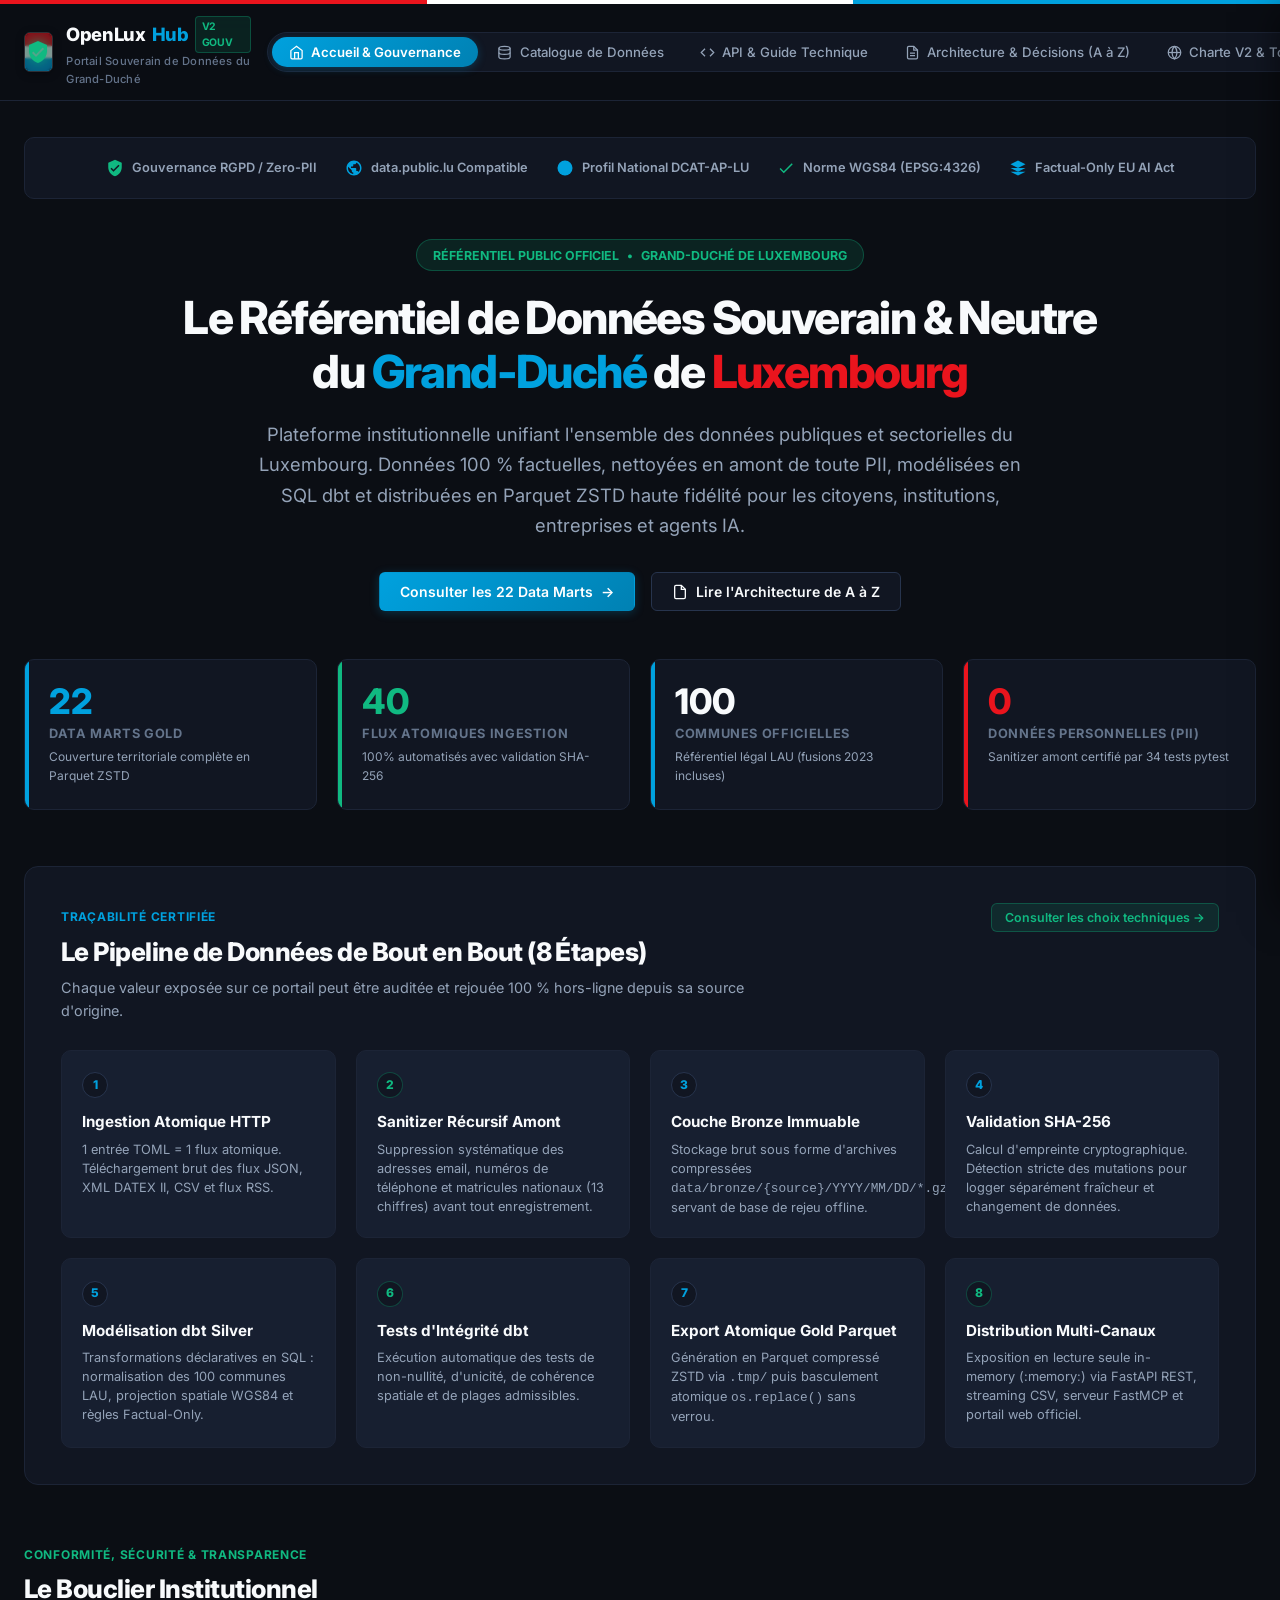
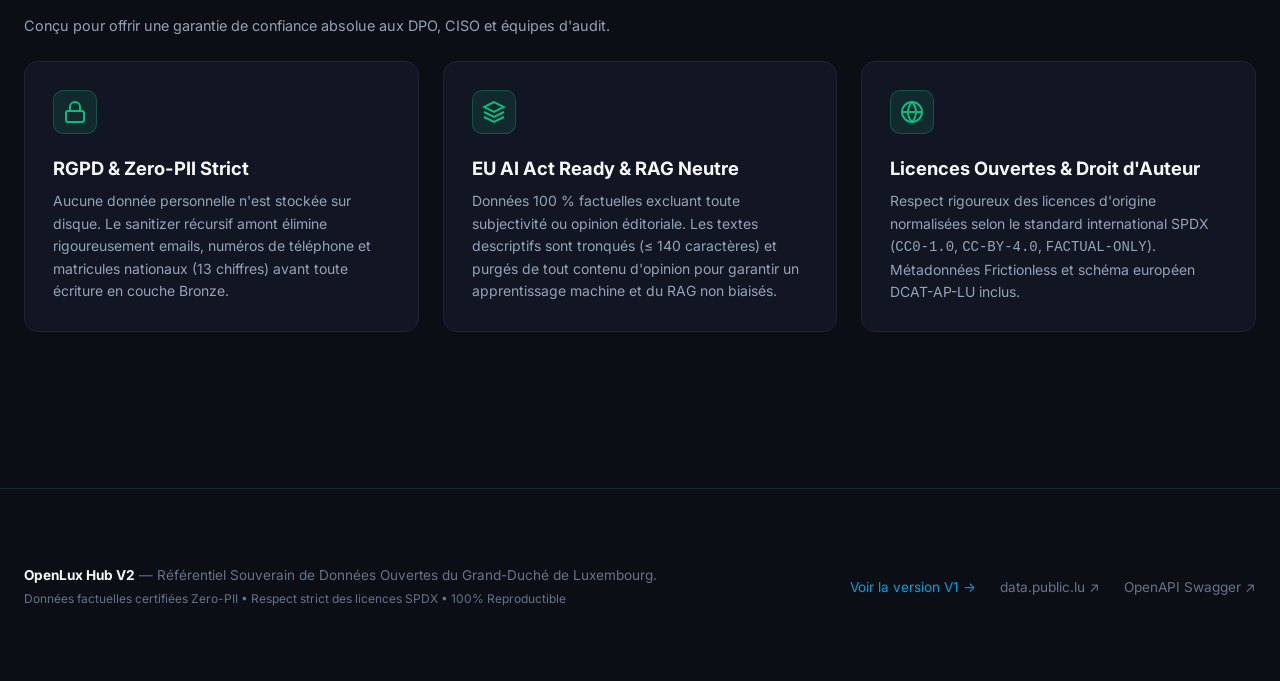
==== web_v2/index.html @ fee30fdf "feat(housing): refonte totale du domaine gold_housing avec donnees 100% reelles - Observatoire de l'" ====
<!DOCTYPE html>
<html lang="fr" data-theme="dark">
<head>
  <meta charset="UTF-8">
  <meta name="viewport" content="width=device-width, initial-scale=1.0">
  <title>OpenLux Hub V2 — Référentiel Souverain de Données du Luxembourg</title>
  <meta name="description" content="Plateforme institutionnelle souveraine de données ouvertes pour le Grand-Duché de Luxembourg. 22 Data Marts Gold, Zero-PII, Factual-Only.">
  <link rel="stylesheet" href="css/style.css">
  <link rel="preconnect" href="https://fonts.googleapis.com">
  <link rel="preconnect" href="https://fonts.gstatic.com" crossorigin>
  <link href="https://fonts.googleapis.com/css2?family=Inter:wght@400;500;600;700;800&family=JetBrains+Mono:wght@400;500;600&display=swap" rel="stylesheet">
</head>
<body>

  <!-- BANNIÈRE TRICOLORE LUXEMBOURG -->
  <div class="lux-stripe-top">
    <div class="lux-stripe-red"></div>
    <div class="lux-stripe-white"></div>
    <div class="lux-stripe-blue"></div>
  </div>

  <!-- HEADER INSTITUTIONNEL -->
  <header class="header">
    <div class="header-container">
      <div class="logo-area" onclick="document.querySelector('.nav-tab[data-view=accueil]').click()">
        <!-- Drapeau du Luxembourg avec Bouclier Vert de Gouvernance -->
        <div class="logo-badge-emblem" title="Drapeau officiel du Luxembourg surmonté du bouclier de gouvernance">
          <div class="flag-stripe flag-red"></div>
          <div class="flag-stripe flag-white"></div>
          <div class="flag-stripe flag-blue"></div>
          <div class="gov-shield-overlay">
            <svg viewBox="0 0 24 24">
              <path d="M12 1L3 5v6c0 5.55 3.84 10.74 9 12 5.16-1.26 9-6.45 9-12V5l-9-4zm-2 16l-4-4 1.41-1.41L10 14.17l6.59-6.59L18 9l-8 8z"/>
            </svg>
          </div>
        </div>
        <div class="logo-title-group">
          <div class="logo-main-title">
            <span>OpenLux</span>
            <span style="color:var(--lux-blue)">Hub</span>
            <span class="badge-v2">V2 GOUV</span>
          </div>
          <span class="logo-subtitle">Portail Souverain de Données du Grand-Duché</span>
        </div>
      </div>

      <!-- Navigation par Onglets -->
      <nav class="nav-tabs">
        <button class="nav-tab active" data-view="accueil">
          <svg width="15" height="15" viewBox="0 0 24 24" fill="none" stroke="currentColor" stroke-width="2"><path d="M3 9l9-7 9 7v11a2 2 0 0 1-2 2H5a2 2 0 0 1-2-2z"/><polyline points="9 22 9 12 15 12 15 22"/></svg>
          Accueil & Gouvernance
        </button>
        <button class="nav-tab" data-view="donnees">
          <svg width="15" height="15" viewBox="0 0 24 24" fill="none" stroke="currentColor" stroke-width="2"><ellipse cx="12" cy="5" rx="9" ry="3"/><path d="M21 12c0 1.66-4 3-9 3s-9-1.34-9-3"/><path d="M3 5v14c0 1.66 4 3 9 3s9-1.34 9-3V5"/></svg>
          Catalogue de Données
        </button>
        <button class="nav-tab" data-view="api">
          <svg width="15" height="15" viewBox="0 0 24 24" fill="none" stroke="currentColor" stroke-width="2"><polyline points="16 18 22 12 16 6"/><polyline points="8 6 2 12 8 18"/></svg>
          API & Guide Technique
        </button>
        <button class="nav-tab" data-view="decisions">
          <svg width="15" height="15" viewBox="0 0 24 24" fill="none" stroke="currentColor" stroke-width="2"><path d="M14 2H6a2 2 0 0 0-2 2v16a2 2 0 0 0 2 2h12a2 2 0 0 0 2-2V8z"/><polyline points="14 2 14 8 20 8"/><line x1="16" y1="13" x2="8" y2="13"/><line x1="16" y1="17" x2="8" y2="17"/></svg>
          Architecture & Décisions (A à Z)
        </button>
        <button class="nav-tab" data-view="charte">
          <svg width="15" height="15" viewBox="0 0 24 24" fill="none" stroke="currentColor" stroke-width="2"><circle cx="12" cy="12" r="10"/><path d="M12 2a14.5 14.5 0 0 0 0 20 14.5 14.5 0 0 0 0-20"/><path d="M2 12h20"/></svg>
          Charte V2 & Tokens
        </button>
      </nav>

      <!-- Actions Header -->
      <div class="header-actions">
        <a href="/" class="btn-version-switcher" title="Comparer avec la version V1">
          <span>&larr; Voir V1</span>
        </a>
        <div id="headerStatusBadgeV2" style="font-size:0.75rem;display:flex;align-items:center;gap:0.4rem;padding:0.3rem 0.75rem;background:var(--gov-green-bg);border:1px solid var(--gov-green-border);border-radius:var(--radius-full);">
          <span style="width:8px;height:8px;border-radius:50%;background:var(--gov-green);display:inline-block;"></span>
          <span style="color:var(--gov-green);font-weight:700;">100% NOMINAL</span>
        </div>
        <button class="btn btn-icon" id="themeToggleBtnV2" title="Basculer le thème">
          <svg width="18" height="18" viewBox="0 0 24 24" fill="none" stroke="currentColor" stroke-width="2"><path d="M21 12.79A9 9 0 1 1 11.21 3 7 7 0 0 0 21 12.79z"></path></svg>
        </button>
      </div>
    </div>
  </header>

  <!-- CONTENEUR PRINCIPAL -->
  <main class="container">

    <!-- ================= VUE 1 : ACCUEIL & GOUVERNANCE ================= -->
    <section class="view-panel active" id="view-accueil">
      <!-- Bandeau Logothèque de Confiance & Standards -->
      <div class="trust-strip">
        <div class="trust-item gov">
          <svg viewBox="0 0 24 24"><path d="M12 1L3 5v6c0 5.55 3.84 10.74 9 12 5.16-1.26 9-6.45 9-12V5l-9-4zm-2 16l-4-4 1.41-1.41L10 14.17l6.59-6.59L18 9l-8 8z"/></svg>
          <span>Gouvernance RGPD / Zero-PII</span>
        </div>
        <div class="trust-item">
          <svg viewBox="0 0 24 24"><path d="M12 2C6.48 2 2 6.48 2 12s4.48 10 10 10 10-4.48 10-10S17.52 2 12 2zm-1 17.93c-3.95-.49-7-3.85-7-7.93 0-.62.08-1.21.21-1.79L9 15v1c0 1.1.9 2 2 2v1.93zm6.9-2.54c-.26-.81-1-1.39-1.9-1.39h-1v-3c0-.55-.45-1-1-1H8v-2h2c.55 0 1-.45 1-1V7h2c1.1 0 2-.9 2-2v-.41c2.93 1.19 5 4.06 5 7.41 0 2.08-.8 3.97-2.1 5.39z"/></svg>
          <span>data.public.lu Compatible</span>
        </div>
        <div class="trust-item">
          <svg viewBox="0 0 24 24"><circle cx="12" cy="12" r="10"/><line x1="2" y1="12" x2="22" y2="12"/><path d="M12 2a15.3 15.3 0 0 1 4 10 15.3 15.3 0 0 1-4 10 15.3 15.3 0 0 1-4-10 15.3 15.3 0 0 1 4-10z"/></svg>
          <span>Profil National DCAT-AP-LU</span>
        </div>
        <div class="trust-item gov">
          <svg viewBox="0 0 24 24"><path d="M9 16.17L4.83 12l-1.42 1.41L9 19 21 7l-1.41-1.41z"/></svg>
          <span>Norme WGS84 (EPSG:4326)</span>
        </div>
        <div class="trust-item">
          <svg viewBox="0 0 24 24"><polygon points="12 2 2 7 12 12 22 7 12 2"/><polyline points="2 17 12 22 22 17"/><polyline points="2 12 12 17 22 12"/></svg>
          <span>Factual-Only EU AI Act</span>
        </div>
      </div>

      <!-- Hero Institutionnel -->
      <div class="hero-v2">
        <div class="hero-v2-badge">
          <span>RÉFÉRENTIEL PUBLIC OFFICIEL</span> • <span>GRAND-DUCHÉ DE LUXEMBOURG</span>
        </div>
        <h1 class="hero-v2-title">
          Le Référentiel de Données Souverain & Neutre du <span class="text-lux-blue">Grand-Duché</span> de <span class="text-lux-red">Luxembourg</span>
        </h1>
        <p class="hero-v2-desc">
          Plateforme institutionnelle unifiant l'ensemble des données publiques et sectorielles du Luxembourg. Données 100 % factuelles, nettoyées en amont de toute PII, modélisées en SQL dbt et distribuées en Parquet ZSTD haute fidélité pour les citoyens, institutions, entreprises et agents IA.
        </p>
        <div style="display:flex;justify-content:center;gap:1rem;flex-wrap:wrap;">
          <button class="btn btn-primary" onclick="document.querySelector('.nav-tab[data-view=donnees]').click()">
            <span>Consulter les 22 Data Marts</span>
            <span>&rarr;</span>
          </button>
          <button class="btn btn-secondary" onclick="document.querySelector('.nav-tab[data-view=decisions]').click()">
            <svg width="16" height="16" viewBox="0 0 24 24" fill="none" stroke="currentColor" stroke-width="2"><path d="M14 2H6a2 2 0 0 0-2 2v16a2 2 0 0 0 2 2h12a2 2 0 0 0 2-2V8z"/><polyline points="14 2 14 8 20 8"/></svg>
            <span>Lire l'Architecture de A à Z</span>
          </button>
        </div>
      </div>

      <!-- Chiffres Clés Institutionnels -->
      <div class="stats-grid-v2">
        <div class="stat-card-v2">
          <div class="stat-num-v2" style="color:var(--lux-blue)">22</div>
          <div class="stat-lbl-v2">Data Marts Gold</div>
          <div class="stat-detail-v2">Couverture territoriale complète en Parquet ZSTD</div>
        </div>
        <div class="stat-card-v2 gov">
          <div class="stat-num-v2" style="color:var(--gov-green)">40</div>
          <div class="stat-lbl-v2">Flux Atomiques Ingestion</div>
          <div class="stat-detail-v2">100% automatisés avec validation SHA-256</div>
        </div>
        <div class="stat-card-v2">
          <div class="stat-num-v2">100</div>
          <div class="stat-lbl-v2">Communes Officielles</div>
          <div class="stat-detail-v2">Référentiel légal LAU (fusions 2023 incluses)</div>
        </div>
        <div class="stat-card-v2 red">
          <div class="stat-num-v2" style="color:var(--lux-red)">0</div>
          <div class="stat-lbl-v2">Données Personnelles (PII)</div>
          <div class="stat-detail-v2">Sanitizer amont certifié par 34 tests pytest</div>
        </div>
      </div>

      <!-- LE GRAND FLUX DE TRAÇABILITÉ (8 ÉTAPES COMPLÈTES) -->
      <div class="traceability-section">
        <div style="display:flex;justify-content:space-between;align-items:flex-start;flex-wrap:wrap;gap:1rem;">
          <div>
            <span style="font-size:0.75rem;font-weight:700;color:var(--lux-blue);text-transform:uppercase;letter-spacing:0.06em;">TRAÇABILITÉ CERTIFIÉE</span>
            <h2 style="font-size:1.6rem;font-weight:800;letter-spacing:-0.02em;margin-top:0.25rem;">Le Pipeline de Données de Bout en Bout (8 Étapes)</h2>
            <p style="font-size:0.9rem;color:var(--text-secondary);max-width:700px;margin-top:0.35rem;">
              Chaque valeur exposée sur ce portail peut être auditée et rejouée 100 % hors-ligne depuis sa source d'origine.
            </p>
          </div>
          <button class="btn btn-gov btn-sm" onclick="document.querySelector('.nav-tab[data-view=decisions]').click()">
            <span>Consulter les choix techniques &rarr;</span>
          </button>
        </div>

        <div class="trace-flow-grid">
          <div class="trace-step-card">
            <span class="step-num-badge">1</span>
            <h3 class="trace-step-title">Ingestion Atomique HTTP</h3>
            <p class="trace-step-desc">1 entrée TOML = 1 flux atomique. Téléchargement brut des flux JSON, XML DATEX II, CSV et flux RSS.</p>
          </div>
          <div class="trace-step-card">
            <span class="step-num-badge gov">2</span>
            <h3 class="trace-step-title">Sanitizer Récursif Amont</h3>
            <p class="trace-step-desc">Suppression systématique des adresses email, numéros de téléphone et matricules nationaux (13 chiffres) avant tout enregistrement.</p>
          </div>
          <div class="trace-step-card">
            <span class="step-num-badge">3</span>
            <h3 class="trace-step-title">Couche Bronze Immuable</h3>
            <p class="trace-step-desc">Stockage brut sous forme d'archives compressées <code>data/bronze/{source}/YYYY/MM/DD/*.gz</code> servant de base de rejeu offline.</p>
          </div>
          <div class="trace-step-card">
            <span class="step-num-badge">4</span>
            <h3 class="trace-step-title">Validation SHA-256</h3>
            <p class="trace-step-desc">Calcul d'empreinte cryptographique. Détection stricte des mutations pour logger séparément fraîcheur et changement de données.</p>
          </div>
          <div class="trace-step-card">
            <span class="step-num-badge">5</span>
            <h3 class="trace-step-title">Modélisation dbt Silver</h3>
            <p class="trace-step-desc">Transformations déclaratives en SQL : normalisation des 100 communes LAU, projection spatiale WGS84 et règles Factual-Only.</p>
          </div>
          <div class="trace-step-card">
            <span class="step-num-badge gov">6</span>
            <h3 class="trace-step-title">Tests d'Intégrité dbt</h3>
            <p class="trace-step-desc">Exécution automatique des tests de non-nullité, d'unicité, de cohérence spatiale et de plages admissibles.</p>
          </div>
          <div class="trace-step-card">
            <span class="step-num-badge">7</span>
            <h3 class="trace-step-title">Export Atomique Gold Parquet</h3>
            <p class="trace-step-desc">Génération en Parquet compressé ZSTD via <code>.tmp/</code> puis basculement atomique <code>os.replace()</code> sans verrou.</p>
          </div>
          <div class="trace-step-card">
            <span class="step-num-badge gov">8</span>
            <h3 class="trace-step-title">Distribution Multi-Canaux</h3>
            <p class="trace-step-desc">Exposition en lecture seule in-memory (:memory:) via FastAPI REST, streaming CSV, serveur FastMCP et portail web officiel.</p>
          </div>
        </div>
      </div>

      <!-- LE BOUCLIER DE GOUVERNANCE (POUR DPO / CISO / ARCHITECTES) -->
      <div class="gov-shield-section">
        <span style="font-size:0.75rem;font-weight:700;color:var(--gov-green);text-transform:uppercase;letter-spacing:0.06em;">CONFORMITÉ, SÉCURITÉ & TRANSPARENCE</span>
        <h2 style="font-size:1.6rem;font-weight:800;letter-spacing:-0.02em;margin-top:0.25rem;">Le Bouclier Institutionnel</h2>
        <p style="font-size:0.9rem;color:var(--text-secondary);max-width:700px;margin-top:0.35rem;">
          Conçu pour offrir une garantie de confiance absolue aux DPO, CISO et équipes d'audit.
        </p>

        <div class="gov-cards-grid">
          <div class="gov-card">
            <div class="gov-card-icon">
              <svg width="24" height="24" viewBox="0 0 24 24" fill="none" stroke="currentColor" stroke-width="2"><rect x="3" y="11" width="18" height="11" rx="2" ry="2"/><path d="M7 11V7a5 5 0 0 1 10 0v4"/></svg>
            </div>
            <h3 class="gov-card-title">RGPD & Zero-PII Strict</h3>
            <p class="gov-card-text">
              Aucune donnée personnelle n'est stockée sur disque. Le sanitizer récursif amont élimine rigoureusement emails, numéros de téléphone et matricules nationaux (13 chiffres) avant toute écriture en couche Bronze.
            </p>
          </div>

          <div class="gov-card">
            <div class="gov-card-icon">
              <svg width="24" height="24" viewBox="0 0 24 24" fill="none" stroke="currentColor" stroke-width="2"><polygon points="12 2 2 7 12 12 22 7 12 2"/><polyline points="2 17 12 22 22 17"/><polyline points="2 12 12 17 22 12"/></svg>
            </div>
            <h3 class="gov-card-title">EU AI Act Ready & RAG Neutre</h3>
            <p class="gov-card-text">
              Données 100 % factuelles excluant toute subjectivité ou opinion éditoriale. Les textes descriptifs sont tronqués (&le; 140 caractères) et purgés de tout contenu d'opinion pour garantir un apprentissage machine et du RAG non biaisés.
            </p>
          </div>

          <div class="gov-card">
            <div class="gov-card-icon">
              <svg width="24" height="24" viewBox="0 0 24 24" fill="none" stroke="currentColor" stroke-width="2"><circle cx="12" cy="12" r="10"/><line x1="2" y1="12" x2="22" y2="12"/><path d="M12 2a15.3 15.3 0 0 1 4 10 15.3 15.3 0 0 1-4 10 15.3 15.3 0 0 1-4-10 15.3 15.3 0 0 1 4-10z"/></svg>
            </div>
            <h3 class="gov-card-title">Licences Ouvertes & Droit d'Auteur</h3>
            <p class="gov-card-text">
              Respect rigoureux des licences d'origine normalisées selon le standard international SPDX (<code>CC0-1.0</code>, <code>CC-BY-4.0</code>, <code>FACTUAL-ONLY</code>). Métadonnées Frictionless et schéma européen DCAT-AP-LU inclus.
            </p>
          </div>
        </div>
      </div>
    </section>

    <!-- ================= VUE 2 : CATALOGUE DE DONNÉES ENRICHI ================= -->
    <section class="view-panel" id="view-donnees">
      <div style="margin-bottom:1.5rem;">
        <span style="font-size:0.75rem;font-weight:700;color:var(--lux-blue);text-transform:uppercase;letter-spacing:0.06em;">DATA MARTs GOLD CERTIFIÉS</span>
        <h2 style="font-size:1.75rem;font-weight:800;letter-spacing:-0.02em;margin-top:0.25rem;">Catalogue des 22 Tables Officielles</h2>
        <p style="font-size:0.95rem;color:var(--text-secondary);max-width:750px;margin-top:0.35rem;">
          Chaque dataset est enrichi de son organisme d'origine, de sa cadence de rafraîchissement, de son Trust Score validé et de son schéma SQL complet.
        </p>
      </div>

      <div class="catalog-header-bar">
        <div class="catalog-search-box">
          <input type="text" class="catalog-search-input" placeholder="Rechercher par mot-clé, table, organisme d'origine (ex: CITA, STATEC, MeteoLux)..." oninput="handleSearchV2(this.value)">
        </div>

        <div style="display:flex;justify-content:space-between;align-items:center;flex-wrap:wrap;gap:1rem;">
          <div class="filter-pills-row">
            <button class="filter-btn-pill active" onclick="setDomainFilterV2('all', this)">Tous les domaines</button>
            <button class="filter-btn-pill" onclick="setDomainFilterV2('Territoire & Citoyenneté', this)">Territoire & Citoyenneté</button>
            <button class="filter-btn-pill" onclick="setDomainFilterV2('Mobilité & Transports', this)">Mobilité & Transports</button>
            <button class="filter-btn-pill" onclick="setDomainFilterV2('Santé & Environnement', this)">Santé & Environnement</button>
            <button class="filter-btn-pill" onclick="setDomainFilterV2('Énergie & Climat', this)">Énergie & Climat</button>
            <button class="filter-btn-pill" onclick="setDomainFilterV2('Économie & Inflation', this)">Économie & Inflation</button>
            <button class="filter-btn-pill" onclick="setDomainFilterV2('Immobilier & Marché', this)">Immobilier & Marché</button>
            <button class="filter-btn-pill" onclick="setDomainFilterV2('Culture & Sorties', this)">Culture & Sorties</button>
          </div>
          <span class="mono" id="catalogCountV2" style="font-size:0.85rem;color:var(--text-muted);font-weight:600;">22 tables Gold certifiées</span>
        </div>
      </div>

      <!-- Grille des Datamarts -->
      <div class="datamarts-grid-v2" id="datamartsGridV2">
        <!-- Rendered dynamically -->
      </div>
    </section>

    <!-- ================= VUE 3 : API & GUIDE TECHNIQUE (DOCUMENTATION ENRICHE) ================= -->
    <section class="view-panel" id="view-api">
      <div style="margin-bottom:1.75rem;">
        <span style="font-size:0.75rem;font-weight:700;color:var(--lux-blue);text-transform:uppercase;letter-spacing:0.06em;">DOCUMENTATION COMPLÈTE EN LIGNE</span>
        <h2 style="font-size:1.75rem;font-weight:800;letter-spacing:-0.02em;margin-top:0.25rem;">API REST, FastMCP & Moteur de Qualité</h2>
        <p style="font-size:0.95rem;color:var(--text-secondary);max-width:780px;margin-top:0.35rem;">
          Toutes les spécifications techniques directement accessibles sans quitter la plateforme.
        </p>
      </div>

      <!-- Explication Détaillée de la Formule du Trust Score -->
      <div style="background-color:var(--bg-surface);border:1px solid var(--border-subtle);border-radius:var(--radius-lg);padding:2rem;margin-bottom:2rem;">
        <div style="display:flex;align-items:center;gap:0.75rem;margin-bottom:1rem;">
          <div style="width:36px;height:36px;border-radius:var(--radius-sm);background:var(--gov-green-bg);border:1px solid var(--gov-green-border);display:flex;align-items:center;justify-content:center;color:var(--gov-green)">
            <svg width="20" height="20" viewBox="0 0 24 24" fill="none" stroke="currentColor" stroke-width="2.5"><path d="M12 22s8-4 8-10V5l-8-3-8 3v7c0 6 8 10 8 10z"/></svg>
          </div>
          <h3 style="font-size:1.25rem;font-weight:800;">Calcul Mathématique du Trust Score de Données</h3>
        </div>

        <p style="font-size:0.9rem;color:var(--text-secondary);line-height:1.6;margin-bottom:1.25rem;">
          Chaque dataset dispose d'un Trust Score uniforme compris entre <strong>0.0 et 100.0</strong>, recalculé à chaque exécution du pipeline d'observabilité. Il combine trois piliers pondérés :
        </p>

        <div style="background:var(--bg-code);border:1px solid var(--border-subtle);border-radius:var(--radius-md);padding:1.25rem;font-family:var(--font-mono);font-size:0.95rem;color:var(--gov-green);margin-bottom:1.25rem;">
          Trust Score = (0.40 &times; S_fraîcheur) + (0.35 &times; S_qualité) + (0.25 &times; S_intégrité)
        </div>

        <div style="display:grid;grid-template-columns:repeat(auto-fit, minmax(280px, 1fr));gap:1rem;">
          <div style="background:var(--bg-surface-elevated);padding:1rem;border-radius:var(--radius-sm);border:1px solid var(--border-subtle);">
            <div style="font-weight:700;color:var(--text-primary);margin-bottom:0.25rem;">1. Score de Fraîcheur (40%)</div>
            <div style="font-size:0.8rem;color:var(--text-secondary);line-height:1.5;">
              Calculé sur <code>last_checked_utc</code> par rapport au SLA configuré. <strong>Principe clé :</strong> Si la source n'a pas muté (hash SHA-256 stable <code>UNCHANGED</code>), elle conserve son score nominal de 100 sans fausse alerte.
            </div>
          </div>
          <div style="background:var(--bg-surface-elevated);padding:1rem;border-radius:var(--radius-sm);border:1px solid var(--border-subtle);">
            <div style="font-weight:700;color:var(--text-primary);margin-bottom:0.25rem;">2. Score de Qualité (35%)</div>
            <div style="font-size:0.8rem;color:var(--text-secondary);line-height:1.5;">
              Vérification des volumes (seuil <code>min_rows</code>), complétude des champs obligatoires et taux d'imputation dans les tables composites.
            </div>
          </div>
          <div style="background:var(--bg-surface-elevated);padding:1rem;border-radius:var(--radius-sm);border:1px solid var(--border-subtle);">
            <div style="font-weight:700;color:var(--text-primary);margin-bottom:0.25rem;">3. Score d'Intégrité (25%)</div>
            <div style="font-size:0.8rem;color:var(--text-secondary);line-height:1.5;">
              Résultats des tests <code>dbt test</code> (unicité des clés primaires, contraintes de non-nullité et cohérence des projections WGS84).
            </div>
          </div>
        </div>
      </div>

      <!-- Quickstart Multi-Langages -->
      <div style="background-color:var(--bg-surface);border:1px solid var(--border-subtle);border-radius:var(--radius-lg);padding:2rem;margin-bottom:2rem;">
        <div style="display:flex;justify-content:space-between;align-items:center;flex-wrap:wrap;gap:0.75rem;margin-bottom:1rem;">
          <h3 style="font-size:1.15rem;font-weight:700;">Exemples d'Interrogation Prêts à l'Emploi</h3>
          <div style="display:flex;gap:0.4rem;">
            <button class="btn btn-secondary btn-sm dev-tab-v2 active" data-lang="python">Python DuckDB</button>
            <button class="btn btn-secondary btn-sm dev-tab-v2" data-lang="curl">cURL REST</button>
            <button class="btn btn-secondary btn-sm dev-tab-v2" data-lang="js">JavaScript</button>
            <button class="btn btn-secondary btn-sm dev-tab-v2" data-lang="mcp">Agent IA (FastMCP)</button>
          </div>
        </div>

        <div style="background-color:var(--bg-code);border:1px solid var(--border-subtle);border-radius:var(--radius-md);overflow:hidden;">
          <div style="display:flex;justify-content:space-between;align-items:center;padding:0.5rem 1rem;border-bottom:1px solid var(--border-subtle);font-size:0.75rem;color:var(--text-muted);">
            <span>Console</span>
            <button class="btn btn-ghost btn-sm" onclick="copyTextV2('devSnippetCodeV2', 'Code')">Copier le snippet</button>
          </div>
          <pre class="mono" id="devSnippetCodeV2" style="padding:1rem;color:var(--lux-blue);font-size:0.85rem;overflow-x:auto;white-space:pre-wrap;"># Lecture in-memory DuckDB sans lock ni copie
import duckdb

con = duckdb.connect()
df = con.execute("""
    SELECT date, temp_mean_c, active_traffic_events
    FROM read_parquet('data/gold/gold_luxembourg_daily_context.parquet')
    ORDER BY date DESC
    LIMIT 10;
""").df()
print(df)</pre>
        </div>
      </div>

      <!-- Swagger OpenAPI Interactive Frame -->
      <div style="background-color:var(--bg-surface);border:1px solid var(--border-subtle);border-radius:var(--radius-lg);overflow:hidden;">
        <div style="padding:1.25rem 1.5rem;border-bottom:1px solid var(--border-subtle);">
          <h3 style="font-size:1.15rem;font-weight:700;">Console Interactive Swagger UI (OpenAPI 3.1)</h3>
          <p style="font-size:0.85rem;color:var(--text-secondary);margin-top:0.25rem;">
            Testez les filtres spatiaux, temporels et le streaming CSV directement sur l'instance locale.
          </p>
        </div>
        <iframe src="http://127.0.0.1:8000/docs" style="width:100%;height:700px;border:none;" title="Swagger UI"></iframe>
      </div>
    </section>

    <!-- ================= VUE 4 : ARCHITECTURE & DÉCISIONS (DE A À Z) ================= -->
    <section class="view-panel" id="view-decisions">
      <div style="margin-bottom:2rem;">
        <span style="font-size:0.75rem;font-weight:700;color:var(--gov-green);text-transform:uppercase;letter-spacing:0.06em;">TRANSPARENCE PUBLIQUE ABSOLUE</span>
        <h2 style="font-size:1.75rem;font-weight:800;letter-spacing:-0.02em;margin-top:0.25rem;">Architecture Technique & Décisions de A à Z</h2>
        <p style="font-size:0.95rem;color:var(--text-secondary);max-width:800px;margin-top:0.35rem;">
          Chaque choix de conception a été guidé par la simplicité, la souveraineté de la donnée, la maintenance facilitée et l'absence totale de dette technique.
        </p>
      </div>

      <!-- Décision 1 -->
      <div class="decision-card-v2">
        <div class="decision-card-header">
          <span class="decision-topic">1. Philosophie « Boring Technology » : 7 Dépendances Runtime Verrouillées</span>
          <span class="decision-badge-cat">Gouvernance & MLOps</span>
        </div>
        <div class="decision-content">
          Le backend repose exclusivement sur 7 bibliothèques Python runtime stables : <code>httpx</code>, <code>pydantic</code>, <code>duckdb</code>, <code>dbt-duckdb</code>, <code>beautifulsoup4</code>, <code>fastapi</code> et <code>fastmcp</code>. Tout le reste utilise la bibliothèque standard Python 3.12 (<code>tomllib</code>, <code>hashlib</code>, <code>pathlib</code>).
        </div>
        <div class="decision-why">
          <strong>Pourquoi :</strong> Zéro conteneurisation lourde, zéro broker Kafka, zéro orchestrateur complexe (Airflow/Dagster) qui surchargerait la maintenance. L'ensemble s'exécute sur un simple binaire, sans surprise en production.
        </div>
      </div>

      <!-- Décision 2 -->
      <div class="decision-card-v2">
        <div class="decision-card-header">
          <span class="decision-topic">2. Couche Gold 100% Parquet ZSTD & Écriture Atomique (os.replace)</span>
          <span class="decision-badge-cat">Stockage & Performance</span>
        </div>
        <div class="decision-content">
          Toutes les 22 tables Gold sont stockées sous forme de fichiers Parquet compressés en ZSTD dans <code>data/gold/*.parquet</code>. Chaque génération est d'abord écrite dans <code>data/gold/.tmp/</code> puis basculée instantanément via <code>os.replace()</code>.
        </div>
        <div class="decision-why">
          <strong>Pourquoi :</strong> Garantie d'atomicité absolue au niveau de l'OS. Aucun lecteur (FastAPI ou FastMCP) ne peut jamais lire un fichier partiellement écrit ou corrompu.
        </div>
      </div>

      <!-- Décision 3 -->
      <div class="decision-card-v2">
        <div class="decision-card-header">
          <span class="decision-topic">3. Requêtes In-Memory DuckDB (:memory:) Sans Verrou</span>
          <span class="decision-badge-cat">Concurrence & Sécurité</span>
        </div>
        <div class="decision-content">
          L'API REST FastAPI et le serveur FastMCP ouvrent des connexions DuckDB éphémères en mémoire (<code>:memory:</code>) pour interroger les fichiers Parquet sur disque via <code>read_parquet(?)</code>.
        </div>
        <div class="decision-why">
          <strong>Pourquoi :</strong> Zéro verrou concurrent entre les processus. Plusieurs milliers de requêtes web simultanées peuvent lire les tables Gold sans jamais bloquer les batchs d'ingestion.
        </div>
      </div>

      <!-- Décision 4 -->
      <div class="decision-card-v2">
        <div class="decision-card-header">
          <span class="decision-topic">4. Streaming CSV et GeoJSON à la Volée</span>
          <span class="decision-badge-cat">Efficacité Disque</span>
        </div>
        <div class="decision-content">
          L'API ne stocke aucun fichier <code>.csv</code> ou <code>.geojson</code> statique sur le disque. Les endpoints <code>/v1/exports/{dataset}.csv</code> lisent DuckDB et streament les données par blocs de 500 lignes.
        </div>
        <div class="decision-why">
          <strong>Pourquoi :</strong> Économie drastique de stockage, empreinte mémoire bornée quelle que soit la taille du dataset, et conformité stricte aux exigences d'éco-conception logicielle.
        </div>
      </div>

      <!-- Décision 5 -->
      <div class="decision-card-v2">
        <div class="decision-card-header">
          <span class="decision-topic">5. Maintenance Facile : Ajout d'une Source en 3 Minutes Sans Code Python</span>
          <span class="decision-badge-cat">Architecture Déclarative</span>
        </div>
        <div class="decision-content">
          Pour ajouter une nouvelle source, il suffit d'ajouter une entrée <code>[[sources]]</code> dans <code>config/sources.toml</code> et un modèle SQL déclaratif dans <code>dbt_project/models/</code>.
        </div>
        <div class="decision-why">
          <strong>Pourquoi :</strong> Pas besoin d'être un développeur Python senior pour étendre le portail. N'importe quel analyste de données ou institutionnel peut intégrer un flux public en quelques lignes de SQL.
        </div>
      </div>

      <!-- Décision 6 -->
      <div class="decision-card-v2">
        <div class="decision-card-header">
          <span class="decision-topic">6. Reproductibilité & Rejeu 100% Offline (openlux rebuild)</span>
          <span class="decision-badge-cat">Auditabilité & Résilience</span>
        </div>
        <div class="decision-content">
          La couche Bronze immuable conserve l'historique brut des requêtes HTTP. La commande <code>uv run openlux rebuild</code> permet de rejouer entièrement la chaîne Silver &rarr; Gold sans solliciter le réseau.
        </div>
        <div class="decision-why">
          <strong>Pourquoi :</strong> Les 34 tests de non-régression s'exécutent en moins de 45 secondes sans aucune dépendance réseau, assurant une auditabilité permanente en chambre blanche.
        </div>
      </div>
    </section>

    <!-- ================= VUE 5 : CHARTE V2 & FIGMA SPEC ================= -->
    <section class="view-panel" id="view-charte">
      <div style="margin-bottom:1.75rem;">
        <span style="font-size:0.75rem;font-weight:700;color:var(--lux-blue);text-transform:uppercase;letter-spacing:0.06em;">DESIGN SYSTEM SOUVERAIN</span>
        <h2 style="font-size:1.75rem;font-weight:800;letter-spacing:-0.02em;margin-top:0.25rem;">Charte Graphique V2 : Luxembourg & Gouvernance</h2>
        <p style="font-size:0.95rem;color:var(--text-secondary);max-width:780px;margin-top:0.35rem;">
          Combinaison des couleurs nationales luxembourgeoises et du vert de gouvernance certifiée.
        </p>
      </div>

      <!-- Nuancier National -->
      <div style="background-color:var(--bg-surface);border:1px solid var(--border-subtle);border-radius:var(--radius-lg);padding:2rem;margin-bottom:2rem;">
        <h3 style="font-size:1.15rem;font-weight:700;margin-bottom:1rem;">1. Palette Nationale & Gouvernance (Tokens CSS)</h3>
        
        <div style="display:grid;grid-template-columns:repeat(auto-fit, minmax(220px, 1fr));gap:1rem;">
          <div style="border:1px solid var(--border-subtle);border-radius:var(--radius-md);overflow:hidden;">
            <div style="height:70px;background:#EA141D;"></div>
            <div style="padding:0.75rem;background:var(--bg-surface-elevated);">
              <div style="font-weight:700;font-size:0.85rem;">Rouge Luxembourg</div>
              <div class="mono" style="font-size:0.75rem;color:var(--text-muted);">#EA141D (Pantone 032 C)</div>
            </div>
          </div>

          <div style="border:1px solid var(--border-subtle);border-radius:var(--radius-md);overflow:hidden;">
            <div style="height:70px;background:#FFFFFF;border-bottom:1px solid #ddd;"></div>
            <div style="padding:0.75rem;background:var(--bg-surface-elevated);">
              <div style="font-weight:700;font-size:0.85rem;">Blanc Luxembourg</div>
              <div class="mono" style="font-size:0.75rem;color:var(--text-muted);">#FFFFFF (Pure White)</div>
            </div>
          </div>

          <div style="border:1px solid var(--border-subtle);border-radius:var(--radius-md);overflow:hidden;">
            <div style="height:70px;background:#00A1DE;"></div>
            <div style="padding:0.75rem;background:var(--bg-surface-elevated);">
              <div style="font-weight:700;font-size:0.85rem;">Bleu Ciel Luxembourg</div>
              <div class="mono" style="font-size:0.75rem;color:var(--text-muted);">#00A1DE (Pantone 299 C)</div>
            </div>
          </div>

          <div style="border:1px solid var(--border-subtle);border-radius:var(--radius-md);overflow:hidden;">
            <div style="height:70px;background:#10B981;"></div>
            <div style="padding:0.75rem;background:var(--bg-surface-elevated);">
              <div style="font-weight:700;font-size:0.85rem;">Vert Gouvernance (Bouclier)</div>
              <div class="mono" style="font-size:0.75rem;color:var(--text-muted);">#10B981 (Trust Verified)</div>
            </div>
          </div>
        </div>
      </div>

      <!-- Showcase des Boutons V2 -->
      <div style="background-color:var(--bg-surface);border:1px solid var(--border-subtle);border-radius:var(--radius-lg);padding:2rem;">
        <h3 style="font-size:1.15rem;font-weight:700;margin-bottom:1rem;">2. Formats de Boutons & Badges de Validation</h3>
        <div style="display:flex;gap:1rem;flex-wrap:wrap;align-items:center;">
          <button class="btn btn-primary">Bouton Primaire (Bleu Lux)</button>
          <button class="btn btn-gov">Bouclier Validé (Vert Gouv)</button>
          <button class="btn btn-secondary">Bouton Secondaire</button>
          <button class="filter-btn-pill active">Pilule Active</button>
          <span class="dm-trust-verified-badge">
            <svg width="13" height="13" viewBox="0 0 24 24" fill="none" stroke="currentColor" stroke-width="2.5"><path d="M12 22s8-4 8-10V5l-8-3-8 3v7c0 6 8 10 8 10z"/><polyline points="9 12 11 14 15 10"/></svg>
            <span>100% Validé</span>
          </span>
        </div>
      </div>
    </section>

  </main>

  <!-- ================= TIROIR D'INSPECTION V2 ================= -->
  <div class="drawer-backdrop-v2" id="drawerBackdropV2"></div>
  <aside class="drawer-panel-v2" id="drawerPanelV2" aria-labelledby="drawerTitleV2">
    <div class="drawer-header-v2">
      <div>
        <span class="dm-domain-tag" id="drawerDomainV2">Mobilité</span>
        <h2 id="drawerTitleV2" style="font-size:1.35rem;margin-top:0.35rem;font-weight:800;">gold_weather_observations</h2>
      </div>
      <button class="btn btn-icon" id="drawerCloseBtnV2" title="Fermer (Échap)">
        <svg width="20" height="20" viewBox="0 0 24 24" fill="none" stroke="currentColor" stroke-width="2"><line x1="18" y1="6" x2="6" y2="18"></line><line x1="6" y1="6" x2="18" y2="18"></line></svg>
      </button>
    </div>

    <div class="drawer-body-v2">
      <!-- Organisme & Source Primaire -->
      <div style="background:var(--bg-surface-elevated);padding:1rem;border-radius:var(--radius-md);border:1px solid var(--border-subtle);">
        <div style="font-size:0.75rem;font-weight:700;color:var(--lux-blue);text-transform:uppercase;">Source Officielle d'Origine</div>
        <div id="drawerSourceOrgV2" style="font-size:1rem;font-weight:700;color:var(--text-primary);margin-top:0.25rem;">-</div>
        <a id="drawerSourceUrlV2" href="#" target="_blank" rel="noopener" class="mono" style="font-size:0.775rem;color:var(--text-muted);word-break:break-all;margin-top:0.25rem;display:inline-block;">-</a>
      </div>

      <!-- Description Factuelle -->
      <div>
        <h4 style="font-size:0.8rem;text-transform:uppercase;color:var(--text-muted);margin-bottom:0.35rem;">Description Neutre & Factuelle</h4>
        <p id="drawerDescV2" style="font-size:0.9rem;color:var(--text-secondary);line-height:1.5;"></p>
      </div>

      <!-- Cadence & SLA -->
      <div style="display:grid;grid-template-columns:1fr 1fr;gap:0.75rem;">
        <div style="background:var(--bg-surface-elevated);padding:0.75rem;border-radius:var(--radius-sm);border:1px solid var(--border-subtle);">
          <div style="font-size:0.7rem;color:var(--text-muted);text-transform:uppercase;">Fréquence de Recharge</div>
          <div id="drawerCadenceV2" style="font-weight:700;margin-top:0.2rem;">-</div>
          <div id="drawerSlaV2" style="font-size:0.75rem;color:var(--text-muted);margin-top:0.15rem;">-</div>
        </div>
        <div style="background:var(--bg-surface-elevated);padding:0.75rem;border-radius:var(--radius-sm);border:1px solid var(--border-subtle);">
          <div style="font-size:0.7rem;color:var(--text-muted);text-transform:uppercase;">Dernier Refresh Réel</div>
          <div id="drawerLastRefreshV2" class="mono" style="font-weight:700;margin-top:0.2rem;">-</div>
          <div style="font-size:0.75rem;color:var(--gov-green);font-weight:600;margin-top:0.15rem;">Statut Nominal Vérifié</div>
        </div>
      </div>

      <!-- Graphique Sparkline SVG : Volume des 7 Derniers Refresh -->
      <div class="sparkline-box">
        <div class="sparkline-header">
          <span>Historique du Volume de Lignes (7 Dernières Exécutions)</span>
          <span style="color:var(--gov-green);font-weight:700;">Intégrité SHA-256 100%</span>
        </div>
        <svg class="sparkline-svg" id="sparklineSvgV2" viewBox="0 0 600 60"></svg>
      </div>

      <!-- Métriques de Volume & Licence -->
      <div style="display:grid;grid-template-columns:1fr 1fr 1fr;gap:0.75rem;">
        <div style="background:var(--bg-surface-elevated);padding:0.75rem;border-radius:var(--radius-sm);border:1px solid var(--border-subtle);">
          <div style="font-size:0.7rem;color:var(--text-muted);text-transform:uppercase;">Total Lignes</div>
          <div class="mono" id="drawerRowsV2" style="font-size:1.1rem;font-weight:700;color:var(--text-primary);margin-top:0.2rem;">-</div>
        </div>
        <div style="background:var(--bg-surface-elevated);padding:0.75rem;border-radius:var(--radius-sm);border:1px solid var(--border-subtle);">
          <div style="font-size:0.7rem;color:var(--text-muted);text-transform:uppercase;">Trust Score</div>
          <div class="mono" style="font-size:1.1rem;font-weight:700;color:var(--gov-green);margin-top:0.2rem;">100.0%</div>
        </div>
        <div style="background:var(--bg-surface-elevated);padding:0.75rem;border-radius:var(--radius-sm);border:1px solid var(--border-subtle);">
          <div style="font-size:0.7rem;color:var(--text-muted);text-transform:uppercase;">Licence SPDX</div>
          <div class="mono" id="drawerLicenseV2" style="font-size:0.95rem;font-weight:700;color:var(--text-primary);margin-top:0.2rem;">-</div>
        </div>
      </div>

      <!-- Téléchargement Direct -->
      <div>
        <h4 style="font-size:0.8rem;text-transform:uppercase;color:var(--text-muted);margin-bottom:0.5rem;">Téléchargement Direct en 1 Clic</h4>
        <div style="display:flex;gap:0.75rem;flex-wrap:wrap;">
          <a id="btnDlParquetV2" href="#" class="btn btn-primary btn-sm" download>
            <svg width="14" height="14" viewBox="0 0 24 24" fill="none" stroke="currentColor" stroke-width="2"><path d="M21 15v4a2 2 0 0 1-2 2H5a2 2 0 0 1-2-2v-4"/><polyline points="7 10 12 15 17 10"/><line x1="12" y1="15" x2="12" y2="3"/></svg>
            <span>Parquet ZSTD Officiel</span>
          </a>
          <a id="btnDlCsvV2" href="#" class="btn btn-secondary btn-sm" download>
            <svg width="14" height="14" viewBox="0 0 24 24" fill="none" stroke="currentColor" stroke-width="2"><path d="M21 15v4a2 2 0 0 1-2 2H5a2 2 0 0 1-2-2v-4"/><polyline points="7 10 12 15 17 10"/><line x1="12" y1="15" x2="12" y2="3"/></svg>
            <span>CSV Streamé (DuckDB)</span>
          </a>
        </div>
      </div>

      <!-- Schéma des Colonnes -->
      <div>
        <h4 style="font-size:0.8rem;text-transform:uppercase;color:var(--text-muted);margin-bottom:0.5rem;">Schéma des Colonnes (Typage WGS84 & SQL)</h4>
        <div style="border:1px solid var(--border-subtle);border-radius:var(--radius-md);overflow:hidden;">
          <table style="width:100%;border-collapse:collapse;font-size:0.8rem;text-align:left;">
            <thead>
              <tr style="background:var(--bg-surface-elevated);color:var(--text-muted);">
                <th style="padding:0.5rem 0.75rem;border-bottom:1px solid var(--border-medium);">Colonne</th>
                <th style="padding:0.5rem 0.75rem;border-bottom:1px solid var(--border-medium);">Type DuckDB</th>
                <th style="padding:0.5rem 0.75rem;border-bottom:1px solid var(--border-medium);">Description</th>
              </tr>
            </thead>
            <tbody id="drawerSchemaBodyV2"></tbody>
          </table>
        </div>
      </div>

      <!-- Snippets Copie Rapide -->
      <div>
        <h4 style="font-size:0.8rem;text-transform:uppercase;color:var(--text-muted);margin-bottom:0.5rem;">Requête In-Memory DuckDB (Copier)</h4>
        <div style="background:var(--bg-code);border:1px solid var(--border-subtle);border-radius:var(--radius-md);overflow:hidden;">
          <div style="display:flex;justify-content:space-between;padding:0.4rem 0.75rem;border-bottom:1px solid var(--border-subtle);font-size:0.75rem;color:var(--text-muted);">
            <span>DuckDB SQL</span>
            <button class="btn btn-ghost btn-sm" onclick="copyTextV2('drawerSqlCodeV2', 'Requête SQL')">Copier</button>
          </div>
          <pre class="mono" id="drawerSqlCodeV2" style="padding:0.75rem;color:var(--lux-blue);font-size:0.8rem;white-space:pre-wrap;"></pre>
        </div>
      </div>

      <div>
        <h4 style="font-size:0.8rem;text-transform:uppercase;color:var(--text-muted);margin-bottom:0.5rem;">Commande Agent IA FastMCP</h4>
        <div style="background:var(--bg-code);border:1px solid var(--border-subtle);border-radius:var(--radius-md);overflow:hidden;">
          <div style="display:flex;justify-content:space-between;padding:0.4rem 0.75rem;border-bottom:1px solid var(--border-subtle);font-size:0.75rem;color:var(--text-muted);">
            <span>FastMCP Tool Call</span>
            <button class="btn btn-ghost btn-sm" onclick="copyTextV2('drawerMcpCodeV2', 'Commande FastMCP')">Copier</button>
          </div>
          <pre class="mono" id="drawerMcpCodeV2" style="padding:0.75rem;color:var(--gov-green);font-size:0.8rem;white-space:pre-wrap;"></pre>
        </div>
      </div>
    </div>
  </aside>

  <!-- TOAST NOTIFICATION -->
  <div class="toast-v2" id="toastV2">
    <svg width="18" height="18" viewBox="0 0 24 24" fill="none" stroke="currentColor" stroke-width="2.5" style="color:var(--gov-green)">
      <path d="M22 11.08V12a10 10 0 1 1-5.93-9.14"></path>
      <polyline points="22 4 12 14.01 9 11.01"></polyline>
    </svg>
    <span class="toast-msg">Copié dans le presse-papier !</span>
  </div>

  <!-- FOOTER SOUVERAIN -->
  <footer style="border-top:1px solid var(--border-subtle);padding:2.5rem 0;margin-top:4rem;font-size:0.85rem;color:var(--text-muted);">
    <div class="container" style="display:flex;justify-content:space-between;align-items:center;flex-wrap:wrap;gap:1.5rem;">
      <div>
        <strong style="color:var(--text-primary);">OpenLux Hub V2</strong> — Référentiel Souverain de Données Ouvertes du Grand-Duché de Luxembourg.
        <div style="font-size:0.75rem;margin-top:0.25rem;">Données factuelles certifiées Zero-PII • Respect strict des licences SPDX • 100% Reproductible</div>
      </div>
      <div style="display:flex;gap:1.5rem;">
        <a href="/" style="color:var(--lux-blue);text-decoration:none;">Voir la version V1 &rarr;</a>
        <a href="https://data.public.lu" target="_blank" rel="noopener" style="color:var(--text-muted);text-decoration:none;">data.public.lu &nearr;</a>
        <a href="http://127.0.0.1:8000/docs" target="_blank" rel="noopener" style="color:var(--text-muted);text-decoration:none;">OpenAPI Swagger &nearr;</a>
      </div>
    </div>
  </footer>

  <script src="js/app.js"></script>
</body>
</html>
---- web_v2/css/style.css ----
/* =============================================================================
   OPENLUX HUB — V2 DESIGN SYSTEM (INSTITUTIONAL LUXEMBOURG & GOVERNANCE)
   Palette : Luxembourg Red (#EA141D) / White (#FFF) / Sky Blue (#00A1DE)
             + Emerald Governance Shield (#10B981) + Deep Obsidian (#0B0E14)
   Style : Épuré, statutaire, souverain, digne des ministères et institutions.
   ============================================================================= */

:root {
  /* Luxembourg National Colors */
  --lux-red: #ea141d;
  --lux-red-glow: rgba(234, 20, 29, 0.25);
  --lux-white: #ffffff;
  --lux-blue: #00a1de;
  --lux-blue-dark: #0081b3;
  --lux-blue-glow: rgba(0, 161, 222, 0.25);

  /* Governance & Health Colors */
  --gov-green: #10b981;
  --gov-green-bg: rgba(16, 185, 129, 0.12);
  --gov-green-border: rgba(16, 185, 129, 0.3);
  --gov-green-glow: 0 0 16px rgba(16, 185, 129, 0.35);

  --gov-warning: #f59e0b;
  --gov-warning-bg: rgba(245, 158, 11, 0.12);
  --gov-danger: #ef4444;
  --gov-danger-bg: rgba(239, 68, 68, 0.12);

  /* Dark Theme Surfaces (Sovereign Slate/Obsidian) */
  --bg-app: #0b0e14;
  --bg-surface: #111622;
  --bg-surface-elevated: #171f30;
  --bg-surface-hover: #1e283d;
  --bg-surface-active: #24314a;
  --bg-input: #0e121a;
  --bg-code: #080a0f;

  /* Borders */
  --border-subtle: #1c2436;
  --border-medium: #27344d;
  --border-active: #00a1de;
  --border-gov: #10b981;

  /* Typography */
  --text-primary: #f8fafc;
  --text-secondary: #94a3b8;
  --text-muted: #64748b;
  --text-inverse: #0b0e14;

  --font-sans: 'Inter', -apple-system, BlinkMacSystemFont, 'Segoe UI', Roboto, sans-serif;
  --font-mono: 'JetBrains Mono', 'Fira Code', ui-monospace, Menlo, Consolas, monospace;

  /* Shadows & Radius */
  --shadow-sm: 0 1px 3px rgba(0, 0, 0, 0.4);
  --shadow-md: 0 4px 14px rgba(0, 0, 0, 0.5);
  --shadow-lg: 0 12px 36px rgba(0, 0, 0, 0.6);

  --radius-xs: 4px;
  --radius-sm: 6px;
  --radius-md: 10px;
  --radius-lg: 14px;
  --radius-xl: 20px;
  --radius-full: 9999px;

  --transition-fast: 0.15s cubic-bezier(0.4, 0, 0.2, 1);
  --transition-normal: 0.25s cubic-bezier(0.4, 0, 0.2, 1);
}

/* Light Theme Overrides (Institutionnel Nordique / Grand-Duché) */
[data-theme="light"] {
  --bg-app: #f4f6fa;
  --bg-surface: #ffffff;
  --bg-surface-elevated: #eef2f8;
  --bg-surface-hover: #e2e8f2;
  --bg-surface-active: #d6e0ee;
  --bg-input: #ffffff;
  --bg-code: #0f172a;

  --border-subtle: #e2e8f0;
  --border-medium: #cbd5e1;
  --border-active: #00a1de;

  --text-primary: #0f172a;
  --text-secondary: #475569;
  --text-muted: #64748b;
  --text-inverse: #ffffff;

  --shadow-sm: 0 1px 3px rgba(0, 0, 0, 0.06);
  --shadow-md: 0 4px 12px rgba(0, 0, 0, 0.08);
  --shadow-lg: 0 12px 28px rgba(0, 0, 0, 0.1);
}

/* Reset de base */
*, *::before, *::after {
  box-sizing: border-box;
  margin: 0;
  padding: 0;
}

html {
  font-size: 16px;
  scroll-behavior: smooth;
}

body {
  font-family: var(--font-sans);
  background-color: var(--bg-app);
  color: var(--text-primary);
  line-height: 1.55;
  -webkit-font-smoothing: antialiased;
  overflow-x: hidden;
  transition: background-color var(--transition-normal), color var(--transition-normal);
}

.mono {
  font-family: var(--font-mono);
  font-feature-settings: "tnum" 1, "zero" 1;
}

/* ================= BANNIÈRE TRICOLORE DU LUXEMBOURG ================= */
.lux-stripe-top {
  height: 4px;
  width: 100%;
  display: flex;
  position: sticky;
  top: 0;
  z-index: 101;
}

.lux-stripe-red { flex: 1; background-color: var(--lux-red); }
.lux-stripe-white { flex: 1; background-color: var(--lux-white); }
.lux-stripe-blue { flex: 1; background-color: var(--lux-blue); }

/* ================= HEADER & NAVIGATION SOUVERAINE ================= */
.header {
  position: sticky;
  top: 4px;
  z-index: 100;
  background-color: rgba(11, 14, 20, 0.92);
  backdrop-filter: blur(14px);
  -webkit-backdrop-filter: blur(14px);
  border-bottom: 1px solid var(--border-subtle);
}

[data-theme="light"] .header {
  background-color: rgba(244, 246, 250, 0.92);
}

.header-container {
  max-width: 1440px;
  margin: 0 auto;
  padding: 0.75rem 1.5rem;
  display: flex;
  align-items: center;
  justify-content: space-between;
  gap: 1rem;
}

/* Logo : Drapeau Luxembourg + Bouclier Vert Gouvernance */
.logo-area {
  display: flex;
  align-items: center;
  gap: 0.85rem;
  cursor: pointer;
  text-decoration: none;
}

.logo-badge-emblem {
  position: relative;
  width: 40px;
  height: 40px;
  border-radius: var(--radius-sm);
  overflow: hidden;
  box-shadow: 0 2px 8px rgba(0, 0, 0, 0.3);
  border: 1px solid rgba(255, 255, 255, 0.15);
  display: flex;
  flex-direction: column;
}

.flag-stripe {
  flex: 1;
  width: 100%;
}

.flag-red { background-color: var(--lux-red); }
.flag-white { background-color: var(--lux-white); }
.flag-blue { background-color: var(--lux-blue); }

.gov-shield-overlay {
  position: absolute;
  inset: 0;
  display: flex;
  align-items: center;
  justify-content: center;
  background: rgba(11, 14, 20, 0.45);
  backdrop-filter: blur(1px);
}

.gov-shield-overlay svg {
  width: 24px;
  height: 24px;
  fill: var(--gov-green);
  filter: drop-shadow(0 0 6px rgba(16, 185, 129, 0.8));
}

.logo-title-group {
  display: flex;
  flex-direction: column;
}

.logo-main-title {
  font-size: 1.15rem;
  font-weight: 800;
  letter-spacing: -0.025em;
  color: var(--text-primary);
  display: flex;
  align-items: center;
  gap: 0.4rem;
}

.logo-main-title .badge-v2 {
  font-size: 0.65rem;
  font-weight: 700;
  padding: 0.1rem 0.4rem;
  border-radius: var(--radius-xs);
  background-color: var(--gov-green-bg);
  border: 1px solid var(--gov-green-border);
  color: var(--gov-green);
}

.logo-subtitle {
  font-size: 0.7rem;
  font-weight: 500;
  color: var(--text-muted);
  letter-spacing: 0.02em;
}

/* Onglets de navigation */
.nav-tabs {
  display: flex;
  align-items: center;
  background-color: var(--bg-surface);
  border: 1px solid var(--border-subtle);
  border-radius: var(--radius-full);
  padding: 4px;
  gap: 3px;
}

.nav-tab {
  background: transparent;
  border: none;
  color: var(--text-secondary);
  font-family: var(--font-sans);
  font-size: 0.825rem;
  font-weight: 500;
  padding: 0.45rem 1.05rem;
  border-radius: var(--radius-full);
  cursor: pointer;
  transition: all var(--transition-fast);
  display: flex;
  align-items: center;
  gap: 0.45rem;
  white-space: nowrap;
}

.nav-tab:hover {
  color: var(--text-primary);
  background-color: var(--bg-surface-hover);
}

.nav-tab.active {
  color: #ffffff;
  background: linear-gradient(135deg, var(--lux-blue) 0%, var(--lux-blue-dark) 100%);
  font-weight: 600;
  box-shadow: 0 2px 8px var(--lux-blue-glow);
}

.header-actions {
  display: flex;
  align-items: center;
  gap: 0.75rem;
}

.btn-version-switcher {
  display: inline-flex;
  align-items: center;
  gap: 0.4rem;
  padding: 0.35rem 0.8rem;
  border-radius: var(--radius-full);
  background-color: var(--bg-surface-elevated);
  border: 1px solid var(--border-medium);
  font-size: 0.75rem;
  font-weight: 600;
  color: var(--text-secondary);
  text-decoration: none;
  transition: all var(--transition-fast);
}

.btn-version-switcher:hover {
  color: var(--lux-blue);
  border-color: var(--lux-blue);
}

/* Boutons & Contrôles */
.btn {
  display: inline-flex;
  align-items: center;
  justify-content: center;
  gap: 0.5rem;
  font-family: var(--font-sans);
  font-size: 0.875rem;
  font-weight: 600;
  padding: 0.6rem 1.25rem;
  border-radius: var(--radius-sm);
  border: 1px solid transparent;
  cursor: pointer;
  text-decoration: none;
  transition: all var(--transition-fast);
  white-space: nowrap;
}

.btn-primary {
  background: linear-gradient(135deg, var(--lux-blue) 0%, var(--lux-blue-dark) 100%);
  color: #ffffff;
  box-shadow: 0 2px 10px var(--lux-blue-glow);
}

.btn-primary:hover {
  filter: brightness(1.1);
  transform: translateY(-1px);
}

.btn-gov {
  background: var(--gov-green-bg);
  border: 1px solid var(--gov-green-border);
  color: var(--gov-green);
}

.btn-gov:hover {
  background: var(--gov-green);
  color: #0b0e14;
}

.btn-secondary {
  background-color: var(--bg-surface);
  color: var(--text-primary);
  border: 1px solid var(--border-medium);
}

.btn-secondary:hover {
  background-color: var(--bg-surface-hover);
  border-color: var(--lux-blue);
  color: var(--lux-blue);
}

.btn-ghost {
  background: transparent;
  color: var(--text-secondary);
}

.btn-ghost:hover {
  color: var(--text-primary);
  background-color: var(--bg-surface-hover);
}

.btn-icon {
  width: 36px;
  height: 36px;
  padding: 0;
  border-radius: var(--radius-sm);
  background-color: var(--bg-surface);
  border: 1px solid var(--border-subtle);
  color: var(--text-secondary);
}

.btn-icon:hover {
  color: var(--text-primary);
  border-color: var(--border-medium);
}

.btn-sm {
  font-size: 0.775rem;
  padding: 0.35rem 0.8rem;
}

/* ================= CONTENEUR & VUES ================= */
.container {
  max-width: 1440px;
  margin: 0 auto;
  padding: 2.25rem 1.5rem;
}

.view-panel {
  display: none;
  animation: fadeIn 0.25s ease-in-out;
}

.view-panel.active {
  display: block;
}

@keyframes fadeIn {
  from { opacity: 0; transform: translateY(6px); }
  to { opacity: 1; transform: translateY(0); }
}

/* ================= LOGOTHÈQUE INSTITUTIONNELLE ================= */
.trust-strip {
  display: flex;
  align-items: center;
  justify-content: center;
  flex-wrap: wrap;
  gap: 1.75rem;
  padding: 1.25rem 1.5rem;
  background-color: var(--bg-surface);
  border: 1px solid var(--border-subtle);
  border-radius: var(--radius-md);
  margin-bottom: 2.5rem;
}

.trust-item {
  display: flex;
  align-items: center;
  gap: 0.5rem;
  font-size: 0.8rem;
  font-weight: 600;
  color: var(--text-secondary);
}

.trust-item svg {
  width: 18px;
  height: 18px;
  fill: currentColor;
  color: var(--lux-blue);
}

.trust-item.gov svg {
  color: var(--gov-green);
}

/* ================= HERO INSTITUTIONNEL ================= */
.hero-v2 {
  text-align: center;
  max-width: 960px;
  margin: 0 auto 3rem;
}

.hero-v2-badge {
  display: inline-flex;
  align-items: center;
  gap: 0.5rem;
  padding: 0.35rem 1rem;
  background-color: var(--gov-green-bg);
  border: 1px solid var(--gov-green-border);
  border-radius: var(--radius-full);
  font-size: 0.775rem;
  font-weight: 700;
  color: var(--gov-green);
  margin-bottom: 1.25rem;
}

.hero-v2-title {
  font-size: 2.85rem;
  font-weight: 800;
  line-height: 1.18;
  letter-spacing: -0.035em;
  margin-bottom: 1.25rem;
}

.hero-v2-title .text-lux-blue { color: var(--lux-blue); }
.hero-v2-title .text-lux-red { color: var(--lux-red); }

.hero-v2-desc {
  font-size: 1.15rem;
  color: var(--text-secondary);
  line-height: 1.65;
  margin-bottom: 2rem;
  max-width: 780px;
  margin-left: auto;
  margin-right: auto;
}

/* Stats Row */
.stats-grid-v2 {
  display: grid;
  grid-template-columns: repeat(auto-fit, minmax(220px, 1fr));
  gap: 1.25rem;
  margin-bottom: 3.5rem;
}

.stat-card-v2 {
  background-color: var(--bg-surface);
  border: 1px solid var(--border-subtle);
  border-radius: var(--radius-md);
  padding: 1.5rem;
  position: relative;
  overflow: hidden;
}

.stat-card-v2::before {
  content: '';
  position: absolute;
  top: 0;
  left: 0;
  width: 4px;
  height: 100%;
  background-color: var(--lux-blue);
}

.stat-card-v2.gov::before {
  background-color: var(--gov-green);
}

.stat-card-v2.red::before {
  background-color: var(--lux-red);
}

.stat-num-v2 {
  font-size: 2.2rem;
  font-weight: 800;
  line-height: 1;
  color: var(--text-primary);
  margin-bottom: 0.35rem;
}

.stat-lbl-v2 {
  font-size: 0.8rem;
  font-weight: 700;
  text-transform: uppercase;
  letter-spacing: 0.05em;
  color: var(--text-muted);
}

.stat-detail-v2 {
  font-size: 0.75rem;
  color: var(--text-secondary);
  margin-top: 0.25rem;
}

/* ================= LE GRAND FLUX DE TRAÇABILITÉ (8 ÉTAPES) ================= */
.traceability-section {
  background-color: var(--bg-surface);
  border: 1px solid var(--border-subtle);
  border-radius: var(--radius-lg);
  padding: 2.25rem;
  margin-bottom: 3.5rem;
}

.trace-flow-grid {
  display: grid;
  grid-template-columns: repeat(auto-fit, minmax(260px, 1fr));
  gap: 1.25rem;
  margin-top: 1.75rem;
  position: relative;
}

.trace-step-card {
  background-color: var(--bg-surface-elevated);
  border: 1px solid var(--border-subtle);
  border-radius: var(--radius-md);
  padding: 1.25rem;
  position: relative;
  transition: all var(--transition-fast);
}

.trace-step-card:hover {
  border-color: var(--lux-blue);
  transform: translateY(-2px);
}

.step-num-badge {
  display: inline-flex;
  align-items: center;
  justify-content: center;
  width: 26px;
  height: 26px;
  border-radius: 50%;
  background-color: var(--bg-surface);
  border: 1px solid var(--border-medium);
  font-size: 0.75rem;
  font-weight: 800;
  color: var(--lux-blue);
  margin-bottom: 0.75rem;
}

.step-num-badge.gov {
  color: var(--gov-green);
  border-color: var(--gov-green-border);
}

.trace-step-title {
  font-size: 0.95rem;
  font-weight: 700;
  margin-bottom: 0.35rem;
  color: var(--text-primary);
}

.trace-step-desc {
  font-size: 0.8rem;
  color: var(--text-secondary);
  line-height: 1.5;
}

/* ================= BOUCLIER DE GOUVERNANCE (POUR CISO / DPO) ================= */
.gov-shield-section {
  margin-bottom: 3.5rem;
}

.gov-cards-grid {
  display: grid;
  grid-template-columns: repeat(auto-fit, minmax(320px, 1fr));
  gap: 1.5rem;
  margin-top: 1.5rem;
}

.gov-card {
  background-color: var(--bg-surface);
  border: 1px solid var(--border-subtle);
  border-radius: var(--radius-lg);
  padding: 1.75rem;
  transition: all var(--transition-fast);
}

.gov-card:hover {
  border-color: var(--gov-green-border);
  box-shadow: 0 4px 20px rgba(0, 0, 0, 0.3);
}

.gov-card-icon {
  width: 44px;
  height: 44px;
  border-radius: var(--radius-md);
  background-color: var(--gov-green-bg);
  border: 1px solid var(--gov-green-border);
  display: flex;
  align-items: center;
  justify-content: center;
  margin-bottom: 1.25rem;
  color: var(--gov-green);
}

.gov-card-title {
  font-size: 1.15rem;
  font-weight: 700;
  margin-bottom: 0.5rem;
}

.gov-card-text {
  font-size: 0.875rem;
  color: var(--text-secondary);
  line-height: 1.6;
}

/* ================= CATALOGUE DE DONNÉES ENRICHI ================= */
.catalog-header-bar {
  display: flex;
  flex-direction: column;
  gap: 1.25rem;
  margin-bottom: 2rem;
}

.catalog-search-box {
  position: relative;
  width: 100%;
}

.catalog-search-input {
  width: 100%;
  background-color: var(--bg-input);
  border: 1px solid var(--border-subtle);
  border-radius: var(--radius-md);
  padding: 0.85rem 1rem 0.85rem 2.85rem;
  font-family: var(--font-sans);
  font-size: 0.95rem;
  color: var(--text-primary);
  outline: none;
  transition: border-color var(--transition-fast);
}

.catalog-search-input:focus {
  border-color: var(--lux-blue);
  box-shadow: 0 0 0 3px var(--lux-blue-glow);
}

.filter-pills-row {
  display: flex;
  gap: 0.5rem;
  flex-wrap: wrap;
}

.filter-btn-pill {
  background-color: var(--bg-surface);
  border: 1px solid var(--border-subtle);
  color: var(--text-secondary);
  font-size: 0.8rem;
  font-weight: 500;
  padding: 0.4rem 0.95rem;
  border-radius: var(--radius-full);
  cursor: pointer;
  transition: all var(--transition-fast);
}

.filter-btn-pill:hover {
  color: var(--text-primary);
  border-color: var(--border-medium);
}

.filter-btn-pill.active {
  background-color: var(--lux-blue);
  color: #ffffff;
  border-color: var(--lux-blue);
  font-weight: 600;
}

/* Grille des Cartes Data Marts */
.datamarts-grid-v2 {
  display: grid;
  grid-template-columns: repeat(auto-fill, minmax(400px, 1fr));
  gap: 1.25rem;
}

.datamart-card-v2 {
  background-color: var(--bg-surface);
  border: 1px solid var(--border-subtle);
  border-radius: var(--radius-lg);
  padding: 1.5rem;
  display: flex;
  flex-direction: column;
  justify-content: space-between;
  cursor: pointer;
  transition: all var(--transition-fast);
}

.datamart-card-v2:hover {
  border-color: var(--lux-blue);
  transform: translateY(-2px);
  box-shadow: var(--shadow-md);
}

.dm-card-top {
  display: flex;
  align-items: flex-start;
  justify-content: space-between;
  gap: 0.5rem;
  margin-bottom: 0.75rem;
}

.dm-domain-tag {
  font-size: 0.7rem;
  font-weight: 700;
  text-transform: uppercase;
  padding: 0.2rem 0.55rem;
  border-radius: var(--radius-xs);
  background-color: var(--bg-surface-elevated);
  border: 1px solid var(--border-subtle);
  color: var(--lux-blue);
}

.dm-trust-verified-badge {
  display: inline-flex;
  align-items: center;
  gap: 0.35rem;
  padding: 0.2rem 0.55rem;
  border-radius: var(--radius-full);
  background-color: var(--gov-green-bg);
  border: 1px solid var(--gov-green-border);
  color: var(--gov-green);
  font-size: 0.725rem;
  font-weight: 700;
}

.dm-title {
  font-size: 1.1rem;
  font-weight: 700;
  margin-bottom: 0.35rem;
  color: var(--text-primary);
}

.dm-source-origin {
  font-size: 0.775rem;
  color: var(--text-muted);
  display: flex;
  align-items: center;
  gap: 0.4rem;
  margin-bottom: 0.75rem;
}

.dm-source-origin svg {
  width: 14px;
  height: 14px;
  fill: currentColor;
}

.dm-desc {
  font-size: 0.85rem;
  color: var(--text-secondary);
  line-height: 1.5;
  margin-bottom: 1.25rem;
  display: -webkit-box;
  -webkit-line-clamp: 2;
  -webkit-box-orient: vertical;
  overflow: hidden;
}

.dm-bottom-meta {
  display: flex;
  align-items: center;
  justify-content: space-between;
  border-top: 1px solid var(--border-subtle);
  padding-top: 0.85rem;
  font-size: 0.75rem;
  color: var(--text-muted);
}

/* ================= TIROIR D'INSPECTION (DRAWER ENRICHI) ================= */
.drawer-backdrop-v2 {
  position: fixed;
  inset: 0;
  background-color: rgba(0, 0, 0, 0.7);
  backdrop-filter: blur(4px);
  z-index: 200;
  opacity: 0;
  pointer-events: none;
  transition: opacity var(--transition-normal);
}

.drawer-backdrop-v2.open {
  opacity: 1;
  pointer-events: auto;
}

.drawer-panel-v2 {
  position: fixed;
  top: 0;
  right: 0;
  bottom: 0;
  width: 100%;
  max-width: 720px;
  background-color: var(--bg-surface);
  border-left: 1px solid var(--border-medium);
  box-shadow: var(--shadow-lg);
  z-index: 201;
  transform: translateX(100%);
  transition: transform 0.3s cubic-bezier(0.16, 1, 0.3, 1);
  display: flex;
  flex-direction: column;
}

.drawer-panel-v2.open {
  transform: translateX(0);
}

.drawer-header-v2 {
  padding: 1.5rem;
  border-bottom: 1px solid var(--border-subtle);
  display: flex;
  align-items: flex-start;
  justify-content: space-between;
  gap: 1rem;
}

.drawer-body-v2 {
  padding: 1.5rem;
  overflow-y: auto;
  flex: 1;
  display: flex;
  flex-direction: column;
  gap: 1.5rem;
}

/* Mini Sparkline Chart */
.sparkline-box {
  background-color: var(--bg-surface-elevated);
  border: 1px solid var(--border-subtle);
  border-radius: var(--radius-md);
  padding: 1rem;
}

.sparkline-header {
  display: flex;
  justify-content: space-between;
  align-items: center;
  margin-bottom: 0.5rem;
  font-size: 0.75rem;
  color: var(--text-muted);
  text-transform: uppercase;
  font-weight: 700;
}

.sparkline-svg {
  width: 100%;
  height: 60px;
}

/* ================= SECTION DÉCISIONS & ARCHITECTURE (A À Z) ================= */
.decision-card-v2 {
  background-color: var(--bg-surface);
  border: 1px solid var(--border-subtle);
  border-radius: var(--radius-md);
  padding: 1.25rem 1.5rem;
  margin-bottom: 1rem;
}

.decision-card-header {
  display: flex;
  align-items: center;
  justify-content: space-between;
  margin-bottom: 0.5rem;
}

.decision-topic {
  font-size: 1rem;
  font-weight: 700;
  color: var(--text-primary);
}

.decision-badge-cat {
  font-size: 0.7rem;
  padding: 0.2rem 0.5rem;
  border-radius: var(--radius-xs);
  background-color: var(--bg-surface-elevated);
  color: var(--lux-blue);
  font-weight: 600;
}

.decision-content {
  font-size: 0.85rem;
  color: var(--text-secondary);
  line-height: 1.6;
}

.decision-why {
  margin-top: 0.5rem;
  padding-left: 0.75rem;
  border-left: 2px solid var(--gov-green);
  color: var(--text-primary);
  font-weight: 500;
  font-size: 0.825rem;
}

/* ================= TOAST NOTIFICATION ================= */
.toast-v2 {
  position: fixed;
  bottom: 2rem;
  right: 2rem;
  background-color: var(--bg-surface-elevated);
  border: 1px solid var(--gov-green);
  color: var(--text-primary);
  padding: 0.75rem 1.25rem;
  border-radius: var(--radius-md);
  box-shadow: var(--shadow-lg), 0 0 16px rgba(16, 185, 129, 0.2);
  display: flex;
  align-items: center;
  gap: 0.5rem;
  font-size: 0.85rem;
  font-weight: 600;
  z-index: 300;
  transform: translateY(100px);
  opacity: 0;
  transition: all 0.25s cubic-bezier(0.16, 1, 0.3, 1);
}

.toast-v2.show {
  transform: translateY(0);
  opacity: 1;
}

/* Responsive */
@media (max-width: 900px) {
  .header-container { flex-direction: column; align-items: stretch; }
  .nav-tabs { overflow-x: auto; max-width: 100%; }
  .hero-v2-title { font-size: 2.1rem; }
  .datamarts-grid-v2 { grid-template-columns: 1fr; }
  .drawer-panel-v2 { max-width: 100%; }
}
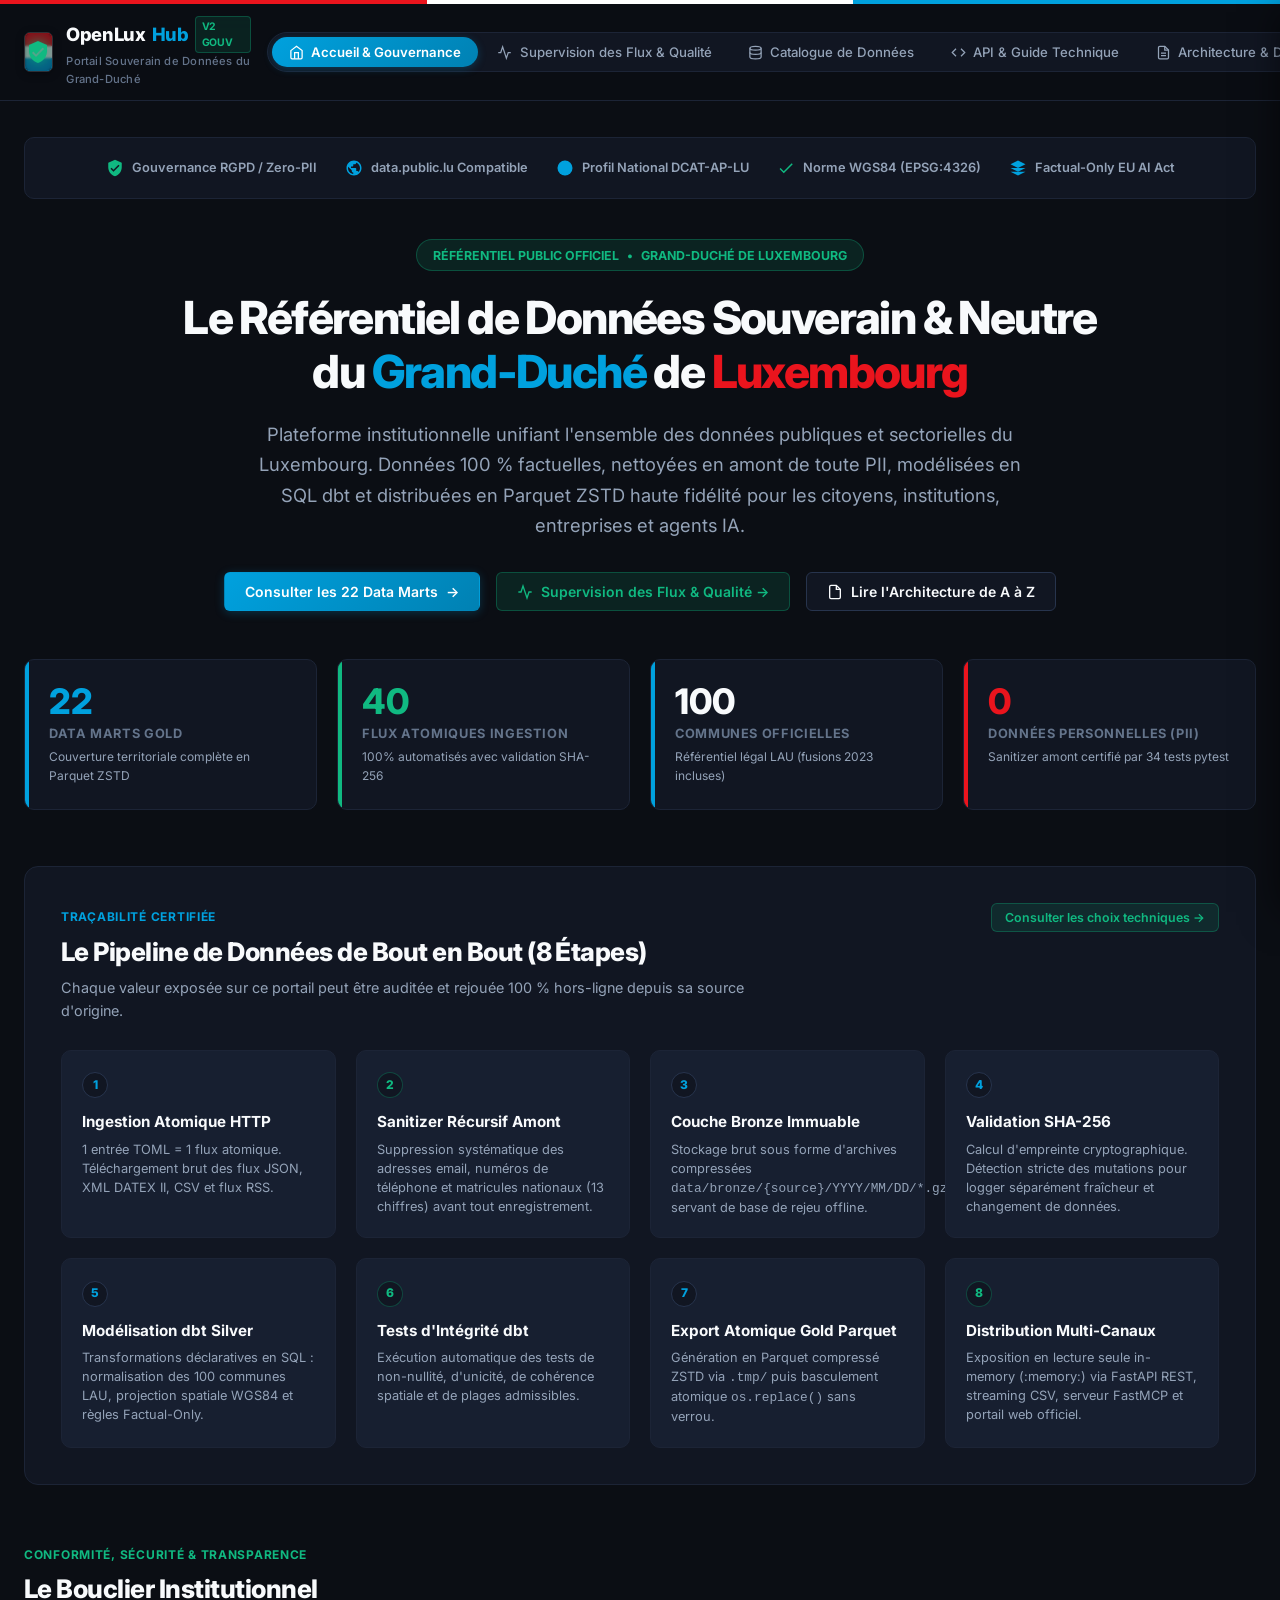
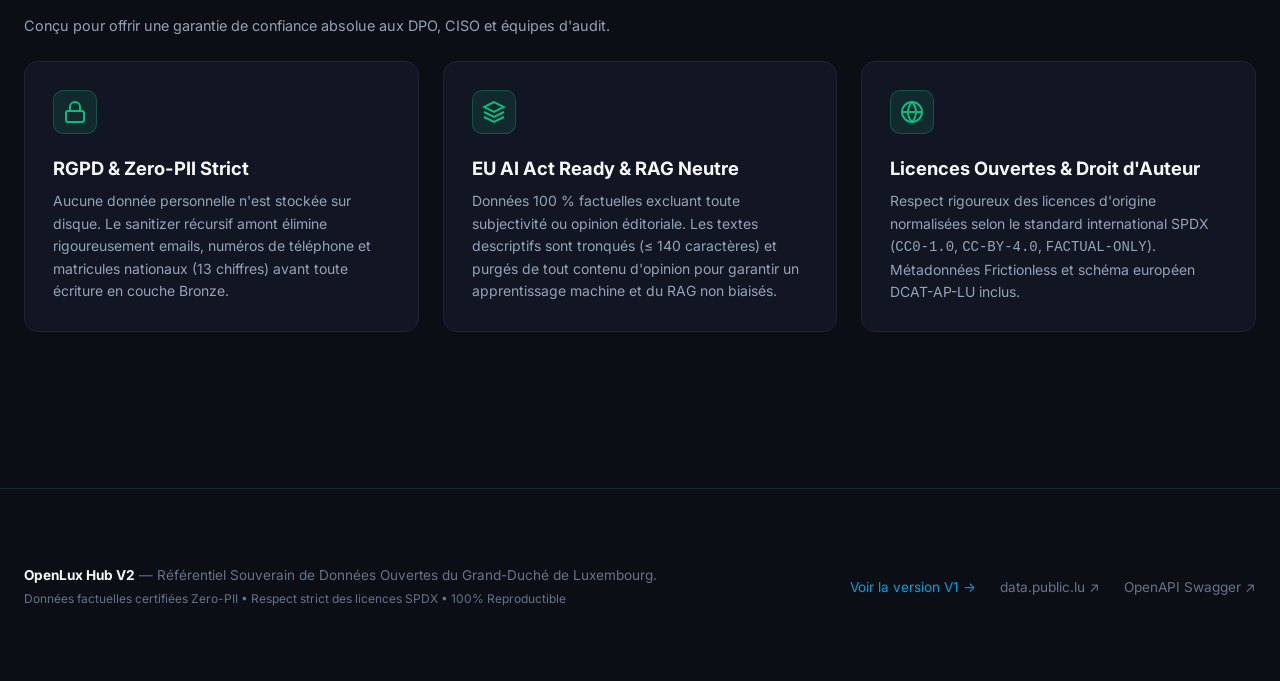
==== commit c6eb6573: "feat: audit, correction et enrichissement des Data Marts Gold (Agents 1-5)" ====
--- a/web_v2/index.html
+++ b/web_v2/index.html
@@ -49,6 +49,10 @@
         <button class="nav-tab active" data-view="accueil">
           <svg width="15" height="15" viewBox="0 0 24 24" fill="none" stroke="currentColor" stroke-width="2"><path d="M3 9l9-7 9 7v11a2 2 0 0 1-2 2H5a2 2 0 0 1-2-2z"/><polyline points="9 22 9 12 15 12 15 22"/></svg>
           Accueil & Gouvernance
+        </button>
+        <button class="nav-tab" data-view="monitoring">
+          <svg width="15" height="15" viewBox="0 0 24 24" fill="none" stroke="currentColor" stroke-width="2"><polyline points="22 12 18 12 15 21 9 3 6 12 2 12"/></svg>
+          Supervision des Flux & Qualité
         </button>
         <button class="nav-tab" data-view="donnees">
           <svg width="15" height="15" viewBox="0 0 24 24" fill="none" stroke="currentColor" stroke-width="2"><ellipse cx="12" cy="5" rx="9" ry="3"/><path d="M21 12c0 1.66-4 3-9 3s-9-1.34-9-3"/><path d="M3 5v14c0 1.66 4 3 9 3s9-1.34 9-3V5"/></svg>
@@ -129,6 +133,10 @@
             <span>Consulter les 22 Data Marts</span>
             <span>&rarr;</span>
           </button>
+          <button class="btn btn-gov" onclick="document.querySelector('.nav-tab[data-view=monitoring]').click()">
+            <svg width="16" height="16" viewBox="0 0 24 24" fill="none" stroke="currentColor" stroke-width="2"><polyline points="22 12 18 12 15 21 9 3 6 12 2 12"/></svg>
+            <span>Supervision des Flux & Qualité &rarr;</span>
+          </button>
           <button class="btn btn-secondary" onclick="document.querySelector('.nav-tab[data-view=decisions]').click()">
             <svg width="16" height="16" viewBox="0 0 24 24" fill="none" stroke="currentColor" stroke-width="2"><path d="M14 2H6a2 2 0 0 0-2 2v16a2 2 0 0 0 2 2h12a2 2 0 0 0 2-2V8z"/><polyline points="14 2 14 8 20 8"/></svg>
             <span>Lire l'Architecture de A à Z</span>
@@ -258,6 +266,91 @@
             </p>
           </div>
         </div>
+      </div>
+    </section>
+
+    <!-- ================= VUE MONITORING : CENTRE DE CONTRÔLE DES FLUX & QUALITÉ ================= -->
+    <section class="view-panel" id="view-monitoring">
+      <div style="margin-bottom:1.5rem;display:flex;justify-content:space-between;align-items:flex-start;flex-wrap:wrap;gap:1rem;">
+        <div>
+          <span style="font-size:0.75rem;font-weight:700;color:var(--gov-green);text-transform:uppercase;letter-spacing:0.06em;">OBSERVABILITÉ MLOps & SANTÉ DES FLUX</span>
+          <h2 style="font-size:1.75rem;font-weight:800;letter-spacing:-0.02em;margin-top:0.25rem;">Supervision des Flux & Qualité</h2>
+          <p style="font-size:0.95rem;color:var(--text-secondary);max-width:800px;margin-top:0.35rem;">
+            Surveillance centralisée en temps réel : cadences d'exécution, intégrité des données, volume extrait par requête, tests de qualité et diagnostics détaillés.
+          </p>
+        </div>
+        <div style="display:flex;gap:0.75rem;align-items:center;flex-wrap:wrap;">
+          <a href="/metrics" target="_blank" class="btn btn-secondary btn-sm" title="Exporter au format Prometheus pour Grafana">
+            <svg width="14" height="14" viewBox="0 0 24 24" fill="none" stroke="currentColor" stroke-width="2"><path d="M18 20V10"/><path d="M12 20V4"/><path d="M6 20v-6"/></svg>
+            <span>Format Prometheus (/metrics)</span>
+          </a>
+          <a href="/v1/status" target="_blank" class="btn btn-secondary btn-sm" title="Consulter le flux JSON brut pour Grafana Infinity">
+            <svg width="14" height="14" viewBox="0 0 24 24" fill="none" stroke="currentColor" stroke-width="2"><polyline points="16 18 22 12 16 6"/><polyline points="8 6 2 12 8 18"/></svg>
+            <span>API JSON (/v1/status)</span>
+          </a>
+          <button class="btn btn-primary btn-sm" id="btnRefreshMonitoringV2" onclick="refreshMonitoringV2()">
+            <svg width="14" height="14" viewBox="0 0 24 24" fill="none" stroke="currentColor" stroke-width="2"><polyline points="23 4 23 10 17 10"/><path d="M20.49 15a9 9 0 1 1-2.12-9.36L23 10"/></svg>
+            <span>Rafraîchir en direct</span>
+          </button>
+        </div>
+      </div>
+
+      <!-- KPI Grid Observabilité -->
+      <div class="stats-grid-v2" style="margin-bottom:2rem;">
+        <div class="stat-card-v2 gov">
+          <div class="stat-num-v2" id="monKpiGlobalStatus" style="color:var(--gov-green);">100% NOMINAL</div>
+          <div class="stat-lbl-v2">Santé Globale des Flux</div>
+          <div class="stat-detail-v2" id="monKpiGlobalDetail">31 flux sous contrôle SLA</div>
+        </div>
+        <div class="stat-card-v2">
+          <div class="stat-num-v2 mono" id="monKpiTotalRows">-</div>
+          <div class="stat-lbl-v2">Données Extraites (Lignes)</div>
+          <div class="stat-detail-v2">Volume consolidé certifié</div>
+        </div>
+        <div class="stat-card-v2">
+          <div class="stat-num-v2 mono" id="monKpiAvgScore">100.0%</div>
+          <div class="stat-lbl-v2">Trust Score Moyen</div>
+          <div class="stat-detail-v2">Fraîcheur, complétude & validité dbt</div>
+        </div>
+        <div class="stat-card-v2">
+          <div class="stat-num-v2 mono" id="monKpiActiveFlows">31 / 31</div>
+          <div class="stat-lbl-v2">Flux Sans Anomalie</div>
+          <div class="stat-detail-v2" id="monKpiAttentionErrors">0 en dégradation • 0 en erreur</div>
+        </div>
+      </div>
+
+      <!-- Barre de Filtres et Recherche Monitoring -->
+      <div class="catalog-header-bar" style="margin-bottom:1.25rem;">
+        <div class="catalog-search-box">
+          <input type="text" class="catalog-search-input" id="monSearchInput" placeholder="Filtrer par flux, domaine, adaptateur (ex: meteo, datex2, cita, http_json)..." oninput="handleMonitoringSearchV2(this.value)">
+          <span class="search-badge" id="monFilterCount">31 flux</span>
+        </div>
+        <div class="filter-pills-bar" id="monStatusFilters">
+          <button class="filter-btn-pill active" data-status="all" onclick="handleMonitoringStatusFilter('all')">Tous les flux</button>
+          <button class="filter-btn-pill" data-status="GOOD" onclick="handleMonitoringStatusFilter('GOOD')">🟢 Succès (GOOD)</button>
+          <button class="filter-btn-pill" data-status="ATTENTION" onclick="handleMonitoringStatusFilter('ATTENTION')">🟡 Dégradé (ATTENTION)</button>
+          <button class="filter-btn-pill" data-status="ERROR" onclick="handleMonitoringStatusFilter('ERROR')">🔴 Erreurs (ERROR)</button>
+          <button class="filter-btn-pill" data-status="DUE" onclick="handleMonitoringStatusFilter('DUE')">⏳ Échus / Prêts</button>
+        </div>
+      </div>
+
+      <!-- Tableau Central de Supervision des Flux -->
+      <div class="monitoring-table-container">
+        <table class="monitoring-table" id="monitoringTableV2">
+          <thead>
+            <tr>
+              <th style="width:22%;">Flux & Domaine</th>
+              <th style="width:13%;">Statut & Dernier Run</th>
+              <th style="width:16%;">Qualité & Validation</th>
+              <th style="width:18%;">Façon de Récupérer (Mode)</th>
+              <th style="width:15%;">Quantité Données & Mutation</th>
+              <th style="width:16%;">Cadence & Prochain Run</th>
+            </tr>
+          </thead>
+          <tbody id="monitoringTableBodyV2">
+            <!-- Rendu dynamique JS -->
+          </tbody>
+        </table>
       </div>
     </section>
 
--- a/web_v2/css/style.css
+++ b/web_v2/css/style.css
@@ -964,6 +964,169 @@
   opacity: 1;
 }
 
+/* ================= CENTRE DE CONTRÔLE & MONITORING DES FLUX ================= */
+.monitoring-table-container {
+  background-color: var(--bg-surface);
+  border: 1px solid var(--border-subtle);
+  border-radius: var(--radius-lg);
+  overflow-x: auto;
+  box-shadow: var(--shadow-sm);
+  margin-bottom: 3rem;
+}
+
+.monitoring-table {
+  width: 100%;
+  border-collapse: collapse;
+  text-align: left;
+  min-width: 980px;
+}
+
+.monitoring-table thead th {
+  padding: 0.85rem 1.15rem;
+  background-color: var(--bg-surface-elevated);
+  font-size: 0.75rem;
+  font-weight: 700;
+  text-transform: uppercase;
+  letter-spacing: 0.05em;
+  color: var(--text-muted);
+  border-bottom: 1px solid var(--border-medium);
+  white-space: nowrap;
+}
+
+.monitoring-table tbody td {
+  padding: 1rem 1.15rem;
+  border-bottom: 1px solid var(--border-subtle);
+  font-size: 0.85rem;
+  vertical-align: top;
+}
+
+.monitoring-table tbody tr {
+  transition: background-color var(--transition-fast);
+}
+
+.monitoring-table tbody tr:hover {
+  background-color: var(--bg-surface-hover);
+}
+
+.mon-status-pill {
+  display: inline-flex;
+  align-items: center;
+  gap: 0.35rem;
+  font-size: 0.75rem;
+  font-weight: 700;
+  border-radius: var(--radius-full);
+  padding: 0.2rem 0.65rem;
+  letter-spacing: 0.02em;
+}
+
+.mon-status-pill.good {
+  background-color: var(--gov-green-bg);
+  border: 1px solid var(--gov-green-border);
+  color: var(--gov-green);
+}
+
+.mon-status-pill.attention {
+  background-color: var(--gov-warning-bg);
+  border: 1px solid rgba(245, 158, 11, 0.3);
+  color: var(--gov-warning);
+}
+
+.mon-status-pill.error {
+  background-color: var(--gov-danger-bg);
+  border: 1px solid rgba(239, 68, 68, 0.3);
+  color: var(--gov-danger);
+}
+
+.mon-status-pill.not_tested {
+  background-color: rgba(148, 163, 184, 0.1);
+  border: 1px solid rgba(148, 163, 184, 0.2);
+  color: var(--text-muted);
+}
+
+.mon-source-badge {
+  display: inline-block;
+  font-size: 0.68rem;
+  font-weight: 700;
+  text-transform: uppercase;
+  border-radius: var(--radius-xs);
+  padding: 0.15rem 0.45rem;
+  letter-spacing: 0.04em;
+}
+
+.mon-source-badge.primary {
+  background-color: rgba(0, 161, 222, 0.15);
+  color: var(--lux-blue);
+  border: 1px solid rgba(0, 161, 222, 0.3);
+}
+
+.mon-source-badge.backup {
+  background-color: rgba(245, 158, 11, 0.15);
+  color: var(--gov-warning);
+  border: 1px solid rgba(245, 158, 11, 0.3);
+}
+
+.mon-quality-bar {
+  height: 6px;
+  border-radius: 3px;
+  background: rgba(255, 255, 255, 0.08);
+  overflow: hidden;
+  width: 100%;
+  margin-top: 0.35rem;
+}
+
+.mon-quality-bar-fill {
+  height: 100%;
+  border-radius: 3px;
+  transition: width 0.3s ease;
+}
+
+.mon-err-box {
+  margin-top: 0.45rem;
+  padding: 0.45rem 0.65rem;
+  border-radius: var(--radius-xs);
+  background: var(--gov-danger-bg);
+  border: 1px solid rgba(239, 68, 68, 0.3);
+  color: var(--gov-danger);
+  font-size: 0.75rem;
+  line-height: 1.4;
+  word-break: break-word;
+}
+
+.mon-mini-history {
+  display: flex;
+  gap: 3px;
+  align-items: center;
+  margin-top: 0.4rem;
+}
+
+.mon-history-dot {
+  width: 7px;
+  height: 7px;
+  border-radius: 50%;
+  display: inline-block;
+}
+
+.mon-due-badge {
+  display: inline-flex;
+  font-size: 0.7rem;
+  font-weight: 700;
+  border-radius: var(--radius-xs);
+  padding: 0.15rem 0.4rem;
+  margin-top: 0.25rem;
+}
+
+.mon-due-badge.due {
+  background-color: var(--gov-warning-bg);
+  color: var(--gov-warning);
+  border: 1px solid rgba(245, 158, 11, 0.3);
+}
+
+.mon-due-badge.waiting {
+  background-color: rgba(148, 163, 184, 0.1);
+  color: var(--text-muted);
+  border: 1px solid var(--border-subtle);
+}
+
 /* Responsive */
 @media (max-width: 900px) {
   .header-container { flex-direction: column; align-items: stretch; }
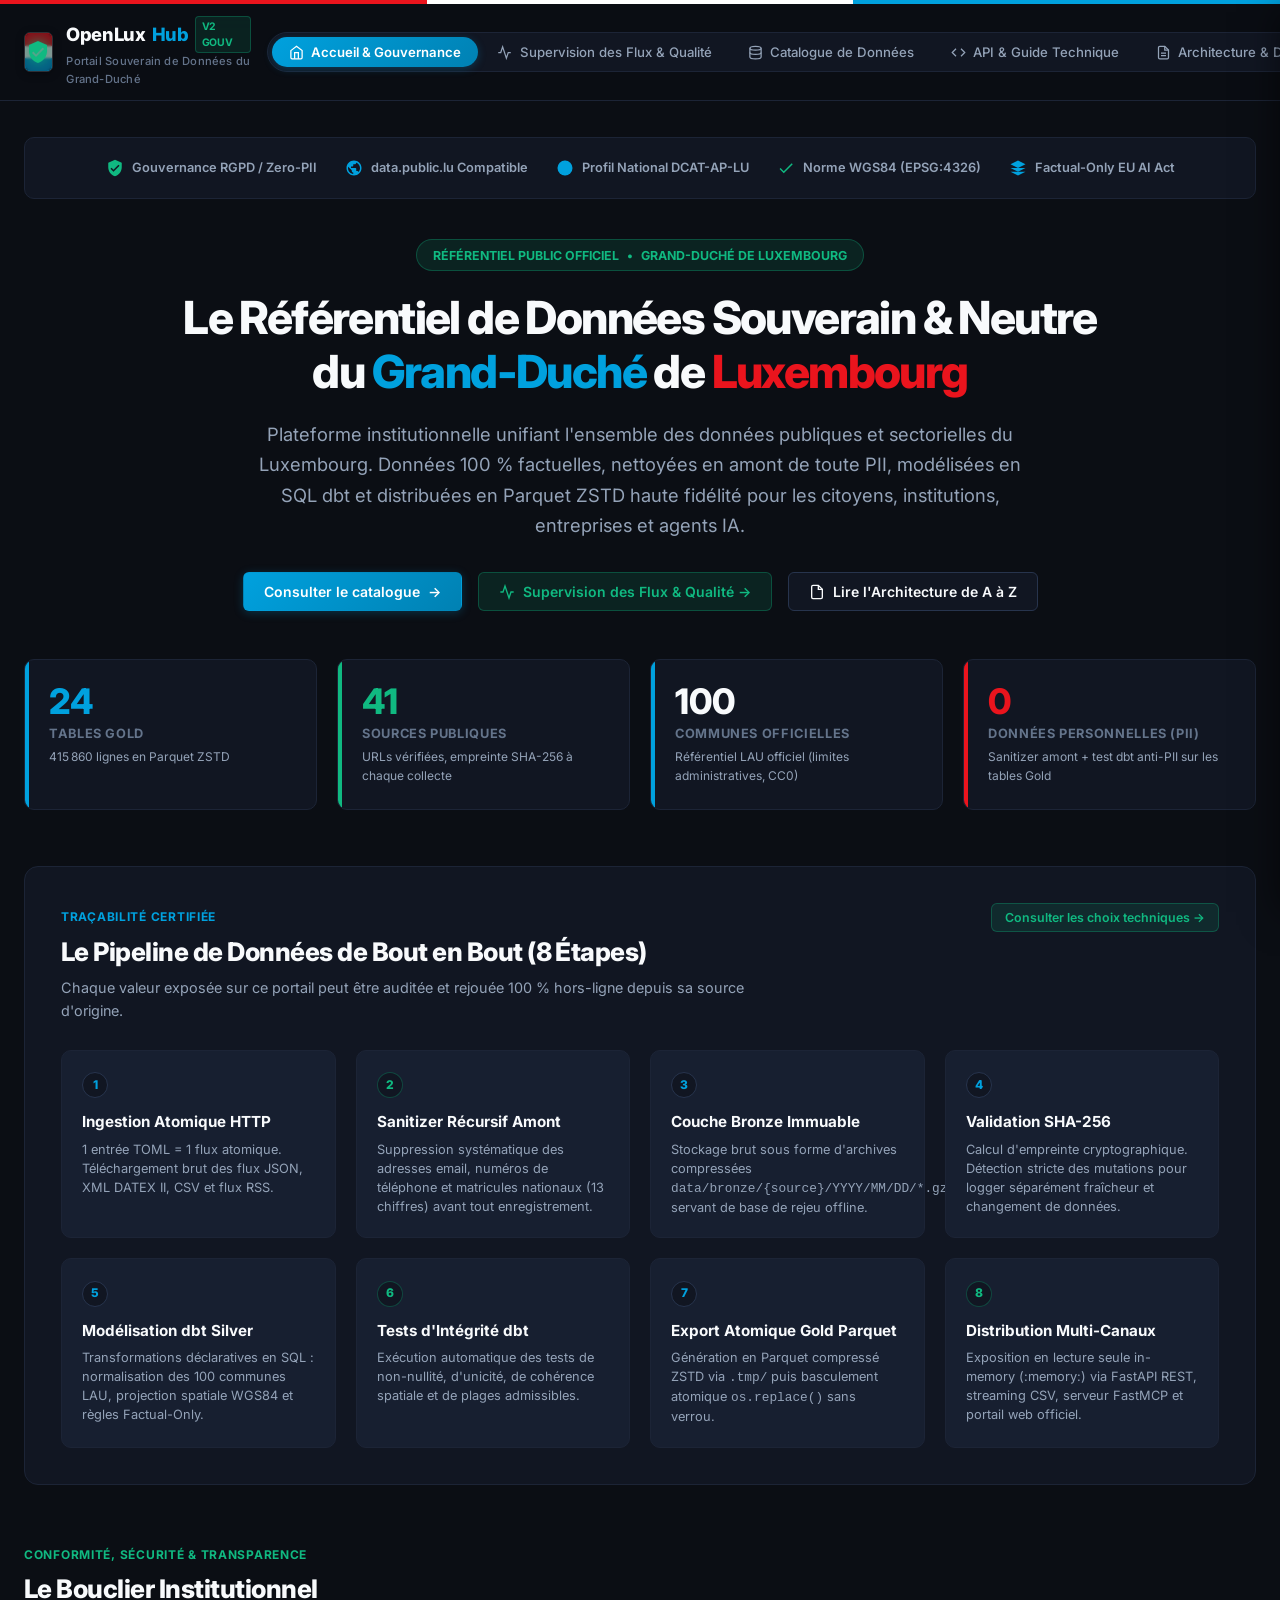
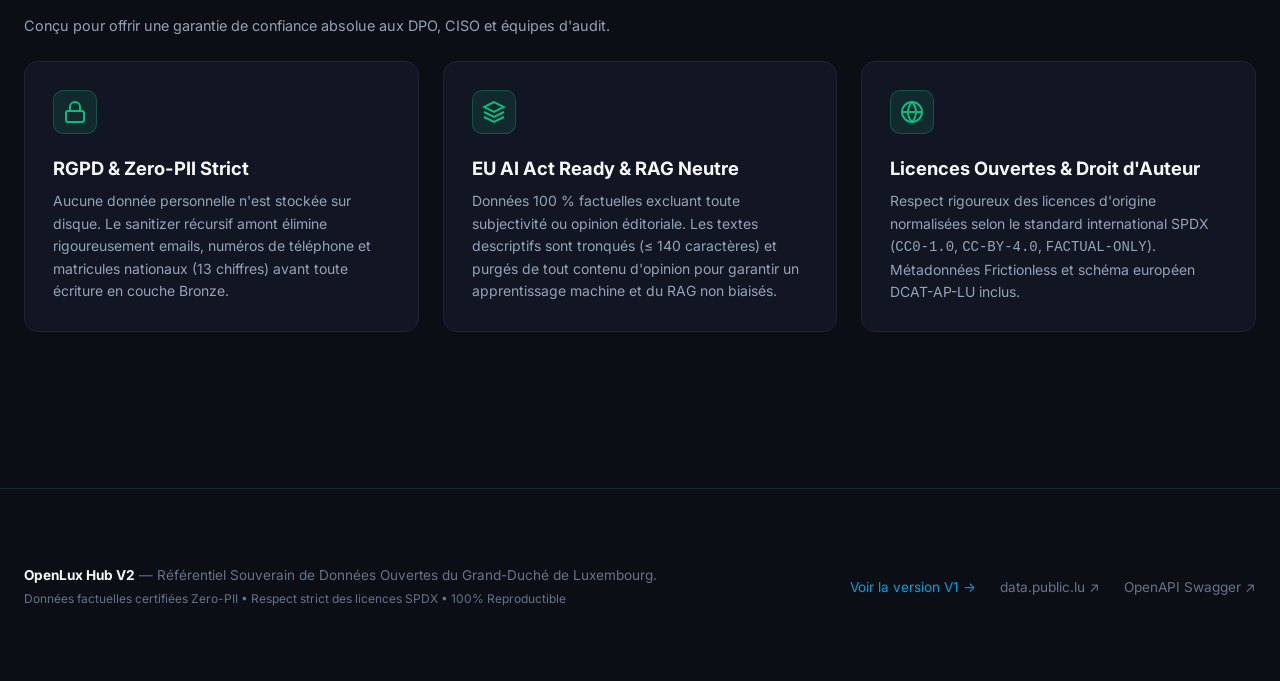
==== commit 12554eb5: "feat(v3): refonte « données fiables » — sources réelles vérifiées, Gold reconstruit - Supprime l'inj" ====
--- a/web_v2/index.html
+++ b/web_v2/index.html
@@ -4,7 +4,7 @@
   <meta charset="UTF-8">
   <meta name="viewport" content="width=device-width, initial-scale=1.0">
   <title>OpenLux Hub V2 — Référentiel Souverain de Données du Luxembourg</title>
-  <meta name="description" content="Plateforme institutionnelle souveraine de données ouvertes pour le Grand-Duché de Luxembourg. 22 Data Marts Gold, Zero-PII, Factual-Only.">
+  <meta name="description" content="Données ouvertes du Grand-Duché de Luxembourg issues de sources publiques vérifiées : tables Gold Parquet, Zero-PII, Factual-Only.">
   <link rel="stylesheet" href="css/style.css">
   <link rel="preconnect" href="https://fonts.googleapis.com">
   <link rel="preconnect" href="https://fonts.gstatic.com" crossorigin>
@@ -74,12 +74,9 @@
 
       <!-- Actions Header -->
       <div class="header-actions">
-        <a href="/" class="btn-version-switcher" title="Comparer avec la version V1">
-          <span>&larr; Voir V1</span>
-        </a>
         <div id="headerStatusBadgeV2" style="font-size:0.75rem;display:flex;align-items:center;gap:0.4rem;padding:0.3rem 0.75rem;background:var(--gov-green-bg);border:1px solid var(--gov-green-border);border-radius:var(--radius-full);">
           <span style="width:8px;height:8px;border-radius:50%;background:var(--gov-green);display:inline-block;"></span>
-          <span style="color:var(--gov-green);font-weight:700;">100% NOMINAL</span>
+          <span style="color:var(--text-muted);font-weight:700;">Statut en cours de chargement…</span>
         </div>
         <button class="btn btn-icon" id="themeToggleBtnV2" title="Basculer le thème">
           <svg width="18" height="18" viewBox="0 0 24 24" fill="none" stroke="currentColor" stroke-width="2"><path d="M21 12.79A9 9 0 1 1 11.21 3 7 7 0 0 0 21 12.79z"></path></svg>
@@ -130,7 +127,7 @@
         </p>
         <div style="display:flex;justify-content:center;gap:1rem;flex-wrap:wrap;">
           <button class="btn btn-primary" onclick="document.querySelector('.nav-tab[data-view=donnees]').click()">
-            <span>Consulter les 22 Data Marts</span>
+            <span>Consulter le catalogue</span>
             <span>&rarr;</span>
           </button>
           <button class="btn btn-gov" onclick="document.querySelector('.nav-tab[data-view=monitoring]').click()">
@@ -147,24 +144,24 @@
       <!-- Chiffres Clés Institutionnels -->
       <div class="stats-grid-v2">
         <div class="stat-card-v2">
-          <div class="stat-num-v2" style="color:var(--lux-blue)">22</div>
-          <div class="stat-lbl-v2">Data Marts Gold</div>
-          <div class="stat-detail-v2">Couverture territoriale complète en Parquet ZSTD</div>
+          <div class="stat-num-v2" id="statTablesV2" style="color:var(--lux-blue)">–</div>
+          <div class="stat-lbl-v2">Tables Gold</div>
+          <div class="stat-detail-v2" id="statRowsV2">Parquet ZSTD</div>
         </div>
         <div class="stat-card-v2 gov">
-          <div class="stat-num-v2" style="color:var(--gov-green)">40</div>
-          <div class="stat-lbl-v2">Flux Atomiques Ingestion</div>
-          <div class="stat-detail-v2">100% automatisés avec validation SHA-256</div>
+          <div class="stat-num-v2" id="statSourcesV2" style="color:var(--gov-green)">–</div>
+          <div class="stat-lbl-v2">Sources publiques</div>
+          <div class="stat-detail-v2">URLs vérifiées, empreinte SHA-256 à chaque collecte</div>
         </div>
         <div class="stat-card-v2">
           <div class="stat-num-v2">100</div>
           <div class="stat-lbl-v2">Communes Officielles</div>
-          <div class="stat-detail-v2">Référentiel légal LAU (fusions 2023 incluses)</div>
+          <div class="stat-detail-v2">Référentiel LAU officiel (limites administratives, CC0)</div>
         </div>
         <div class="stat-card-v2 red">
           <div class="stat-num-v2" style="color:var(--lux-red)">0</div>
           <div class="stat-lbl-v2">Données Personnelles (PII)</div>
-          <div class="stat-detail-v2">Sanitizer amont certifié par 34 tests pytest</div>
+          <div class="stat-detail-v2">Sanitizer amont + test dbt anti-PII sur les tables Gold</div>
         </div>
       </div>
 
@@ -298,9 +295,9 @@
       <!-- KPI Grid Observabilité -->
       <div class="stats-grid-v2" style="margin-bottom:2rem;">
         <div class="stat-card-v2 gov">
-          <div class="stat-num-v2" id="monKpiGlobalStatus" style="color:var(--gov-green);">100% NOMINAL</div>
+          <div class="stat-num-v2" id="monKpiGlobalStatus">–</div>
           <div class="stat-lbl-v2">Santé Globale des Flux</div>
-          <div class="stat-detail-v2" id="monKpiGlobalDetail">31 flux sous contrôle SLA</div>
+          <div class="stat-detail-v2" id="monKpiGlobalDetail">API de supervision non joignable</div>
         </div>
         <div class="stat-card-v2">
           <div class="stat-num-v2 mono" id="monKpiTotalRows">-</div>
@@ -308,14 +305,14 @@
           <div class="stat-detail-v2">Volume consolidé certifié</div>
         </div>
         <div class="stat-card-v2">
-          <div class="stat-num-v2 mono" id="monKpiAvgScore">100.0%</div>
+          <div class="stat-num-v2 mono" id="monKpiAvgScore">–</div>
           <div class="stat-lbl-v2">Trust Score Moyen</div>
           <div class="stat-detail-v2">Fraîcheur, complétude & validité dbt</div>
         </div>
         <div class="stat-card-v2">
-          <div class="stat-num-v2 mono" id="monKpiActiveFlows">31 / 31</div>
+          <div class="stat-num-v2 mono" id="monKpiActiveFlows">–</div>
           <div class="stat-lbl-v2">Flux Sans Anomalie</div>
-          <div class="stat-detail-v2" id="monKpiAttentionErrors">0 en dégradation • 0 en erreur</div>
+          <div class="stat-detail-v2" id="monKpiAttentionErrors">–</div>
         </div>
       </div>
 
@@ -323,7 +320,7 @@
       <div class="catalog-header-bar" style="margin-bottom:1.25rem;">
         <div class="catalog-search-box">
           <input type="text" class="catalog-search-input" id="monSearchInput" placeholder="Filtrer par flux, domaine, adaptateur (ex: meteo, datex2, cita, http_json)..." oninput="handleMonitoringSearchV2(this.value)">
-          <span class="search-badge" id="monFilterCount">31 flux</span>
+          <span class="search-badge" id="monFilterCount">–</span>
         </div>
         <div class="filter-pills-bar" id="monStatusFilters">
           <button class="filter-btn-pill active" data-status="all" onclick="handleMonitoringStatusFilter('all')">Tous les flux</button>
@@ -358,9 +355,9 @@
     <section class="view-panel" id="view-donnees">
       <div style="margin-bottom:1.5rem;">
         <span style="font-size:0.75rem;font-weight:700;color:var(--lux-blue);text-transform:uppercase;letter-spacing:0.06em;">DATA MARTs GOLD CERTIFIÉS</span>
-        <h2 style="font-size:1.75rem;font-weight:800;letter-spacing:-0.02em;margin-top:0.25rem;">Catalogue des 22 Tables Officielles</h2>
+        <h2 style="font-size:1.75rem;font-weight:800;letter-spacing:-0.02em;margin-top:0.25rem;">Catalogue des tables Gold</h2>
         <p style="font-size:0.95rem;color:var(--text-secondary);max-width:750px;margin-top:0.35rem;">
-          Chaque dataset est enrichi de son organisme d'origine, de sa cadence de rafraîchissement, de son Trust Score validé et de son schéma SQL complet.
+          Chaque table indique ses sources réelles (URL, licence, nature officielle ou modélisée), sa couverture temporelle mesurée, sa dernière collecte et son schéma.
         </p>
       </div>
 
@@ -371,16 +368,9 @@
 
         <div style="display:flex;justify-content:space-between;align-items:center;flex-wrap:wrap;gap:1rem;">
           <div class="filter-pills-row">
-            <button class="filter-btn-pill active" onclick="setDomainFilterV2('all', this)">Tous les domaines</button>
-            <button class="filter-btn-pill" onclick="setDomainFilterV2('Territoire & Citoyenneté', this)">Territoire & Citoyenneté</button>
-            <button class="filter-btn-pill" onclick="setDomainFilterV2('Mobilité & Transports', this)">Mobilité & Transports</button>
-            <button class="filter-btn-pill" onclick="setDomainFilterV2('Santé & Environnement', this)">Santé & Environnement</button>
-            <button class="filter-btn-pill" onclick="setDomainFilterV2('Énergie & Climat', this)">Énergie & Climat</button>
-            <button class="filter-btn-pill" onclick="setDomainFilterV2('Économie & Inflation', this)">Économie & Inflation</button>
-            <button class="filter-btn-pill" onclick="setDomainFilterV2('Immobilier & Marché', this)">Immobilier & Marché</button>
-            <button class="filter-btn-pill" onclick="setDomainFilterV2('Culture & Sorties', this)">Culture & Sorties</button>
-          </div>
-          <span class="mono" id="catalogCountV2" style="font-size:0.85rem;color:var(--text-muted);font-weight:600;">22 tables Gold certifiées</span>
+            <span id="domainFiltersV2" style="display:contents;"><button class="filter-btn-pill active" onclick="setDomainFilterV2('all', this)">Tous les domaines</button></span>
+          </div>
+          <span class="mono" id="catalogCountV2" style="font-size:0.85rem;color:var(--text-muted);font-weight:600;">Chargement…</span>
         </div>
       </div>
 
@@ -414,26 +404,26 @@
         </p>
 
         <div style="background:var(--bg-code);border:1px solid var(--border-subtle);border-radius:var(--radius-md);padding:1.25rem;font-family:var(--font-mono);font-size:0.95rem;color:var(--gov-green);margin-bottom:1.25rem;">
-          Trust Score = (0.40 &times; S_fraîcheur) + (0.35 &times; S_qualité) + (0.25 &times; S_intégrité)
+          Trust Score = 0,35 &times; fraîcheur + 0,25 &times; complétude + 0,20 &times; validité dbt + 0,20 &times; source (primaire 100, backup 80) — échec de collecte &rArr; ERROR
         </div>
 
         <div style="display:grid;grid-template-columns:repeat(auto-fit, minmax(280px, 1fr));gap:1rem;">
           <div style="background:var(--bg-surface-elevated);padding:1rem;border-radius:var(--radius-sm);border:1px solid var(--border-subtle);">
-            <div style="font-weight:700;color:var(--text-primary);margin-bottom:0.25rem;">1. Score de Fraîcheur (40%)</div>
+            <div style="font-weight:700;color:var(--text-primary);margin-bottom:0.25rem;">1. Fraîcheur (35 %)</div>
             <div style="font-size:0.8rem;color:var(--text-secondary);line-height:1.5;">
               Calculé sur <code>last_checked_utc</code> par rapport au SLA configuré. <strong>Principe clé :</strong> Si la source n'a pas muté (hash SHA-256 stable <code>UNCHANGED</code>), elle conserve son score nominal de 100 sans fausse alerte.
             </div>
           </div>
           <div style="background:var(--bg-surface-elevated);padding:1rem;border-radius:var(--radius-sm);border:1px solid var(--border-subtle);">
-            <div style="font-weight:700;color:var(--text-primary);margin-bottom:0.25rem;">2. Score de Qualité (35%)</div>
+            <div style="font-weight:700;color:var(--text-primary);margin-bottom:0.25rem;">2. Complétude (25 %)</div>
             <div style="font-size:0.8rem;color:var(--text-secondary);line-height:1.5;">
-              Vérification des volumes (seuil <code>min_rows</code>), complétude des champs obligatoires et taux d'imputation dans les tables composites.
+              Volume collecté rapporté au seuil <code>min_rows</code> déclaré dans <code>config/sources.toml</code>. Aucune valeur n'est imputée.
             </div>
           </div>
           <div style="background:var(--bg-surface-elevated);padding:1rem;border-radius:var(--radius-sm);border:1px solid var(--border-subtle);">
-            <div style="font-weight:700;color:var(--text-primary);margin-bottom:0.25rem;">3. Score d'Intégrité (25%)</div>
+            <div style="font-weight:700;color:var(--text-primary);margin-bottom:0.25rem;">3. Validité dbt (20 %) &amp; source (20 %)</div>
             <div style="font-size:0.8rem;color:var(--text-secondary);line-height:1.5;">
-              Résultats des tests <code>dbt test</code> (unicité des clés primaires, contraintes de non-nullité et cohérence des projections WGS84).
+              Résultats des tests <code>dbt test</code> (unicité des clés, non-nullité, bornes géographiques) et pénalité si le backup a été utilisé.
             </div>
           </div>
         </div>
@@ -478,7 +468,7 @@
             Testez les filtres spatiaux, temporels et le streaming CSV directement sur l'instance locale.
           </p>
         </div>
-        <iframe src="http://127.0.0.1:8000/docs" style="width:100%;height:700px;border:none;" title="Swagger UI"></iframe>
+        <iframe src="/docs" style="width:100%;height:700px;border:none;" title="Swagger UI"></iframe>
       </div>
     </section>
 
@@ -513,7 +503,7 @@
           <span class="decision-badge-cat">Stockage & Performance</span>
         </div>
         <div class="decision-content">
-          Toutes les 22 tables Gold sont stockées sous forme de fichiers Parquet compressés en ZSTD dans <code>data/gold/*.parquet</code>. Chaque génération est d'abord écrite dans <code>data/gold/.tmp/</code> puis basculée instantanément via <code>os.replace()</code>.
+          Toutes les tables Gold sont stockées sous forme de fichiers Parquet compressés en ZSTD dans <code>data/gold/*.parquet</code>. Chaque génération est d'abord écrite dans <code>data/gold/.tmp/</code> puis basculée instantanément via <code>os.replace()</code>.
         </div>
         <div class="decision-why">
           <strong>Pourquoi :</strong> Garantie d'atomicité absolue au niveau de l'OS. Aucun lecteur (FastAPI ou FastMCP) ne peut jamais lire un fichier partiellement écrit ou corrompu.
@@ -660,7 +650,7 @@
     <div class="drawer-body-v2">
       <!-- Organisme & Source Primaire -->
       <div style="background:var(--bg-surface-elevated);padding:1rem;border-radius:var(--radius-md);border:1px solid var(--border-subtle);">
-        <div style="font-size:0.75rem;font-weight:700;color:var(--lux-blue);text-transform:uppercase;">Source Officielle d'Origine</div>
+        <div style="font-size:0.75rem;font-weight:700;color:var(--lux-blue);text-transform:uppercase;">Source(s) d'origine</div>
         <div id="drawerSourceOrgV2" style="font-size:1rem;font-weight:700;color:var(--text-primary);margin-top:0.25rem;">-</div>
         <a id="drawerSourceUrlV2" href="#" target="_blank" rel="noopener" class="mono" style="font-size:0.775rem;color:var(--text-muted);word-break:break-all;margin-top:0.25rem;display:inline-block;">-</a>
       </div>
@@ -674,24 +664,23 @@
       <!-- Cadence & SLA -->
       <div style="display:grid;grid-template-columns:1fr 1fr;gap:0.75rem;">
         <div style="background:var(--bg-surface-elevated);padding:0.75rem;border-radius:var(--radius-sm);border:1px solid var(--border-subtle);">
-          <div style="font-size:0.7rem;color:var(--text-muted);text-transform:uppercase;">Fréquence de Recharge</div>
+          <div style="font-size:0.7rem;color:var(--text-muted);text-transform:uppercase;">Couverture temporelle</div>
           <div id="drawerCadenceV2" style="font-weight:700;margin-top:0.2rem;">-</div>
           <div id="drawerSlaV2" style="font-size:0.75rem;color:var(--text-muted);margin-top:0.15rem;">-</div>
         </div>
         <div style="background:var(--bg-surface-elevated);padding:0.75rem;border-radius:var(--radius-sm);border:1px solid var(--border-subtle);">
-          <div style="font-size:0.7rem;color:var(--text-muted);text-transform:uppercase;">Dernier Refresh Réel</div>
+          <div style="font-size:0.7rem;color:var(--text-muted);text-transform:uppercase;">Dernière collecte (UTC)</div>
           <div id="drawerLastRefreshV2" class="mono" style="font-weight:700;margin-top:0.2rem;">-</div>
-          <div style="font-size:0.75rem;color:var(--gov-green);font-weight:600;margin-top:0.15rem;">Statut Nominal Vérifié</div>
+          <div id="drawerStatusV2" style="font-size:0.75rem;color:var(--text-muted);font-weight:600;margin-top:0.15rem;">-</div>
         </div>
       </div>
 
       <!-- Graphique Sparkline SVG : Volume des 7 Derniers Refresh -->
       <div class="sparkline-box">
         <div class="sparkline-header">
-          <span>Historique du Volume de Lignes (7 Dernières Exécutions)</span>
-          <span style="color:var(--gov-green);font-weight:700;">Intégrité SHA-256 100%</span>
-        </div>
-        <svg class="sparkline-svg" id="sparklineSvgV2" viewBox="0 0 600 60"></svg>
+          <span>Sources, licences et limites connues</span>
+        </div>
+        <div id="drawerSourcesV2" style="font-size:0.8rem;line-height:1.5;"></div>
       </div>
 
       <!-- Métriques de Volume & Licence -->
@@ -702,7 +691,7 @@
         </div>
         <div style="background:var(--bg-surface-elevated);padding:0.75rem;border-radius:var(--radius-sm);border:1px solid var(--border-subtle);">
           <div style="font-size:0.7rem;color:var(--text-muted);text-transform:uppercase;">Trust Score</div>
-          <div class="mono" style="font-size:1.1rem;font-weight:700;color:var(--gov-green);margin-top:0.2rem;">100.0%</div>
+          <div class="mono" id="drawerTrustV2" style="font-size:1.1rem;font-weight:700;margin-top:0.2rem;">–</div>
         </div>
         <div style="background:var(--bg-surface-elevated);padding:0.75rem;border-radius:var(--radius-sm);border:1px solid var(--border-subtle);">
           <div style="font-size:0.7rem;color:var(--text-muted);text-transform:uppercase;">Licence SPDX</div>
